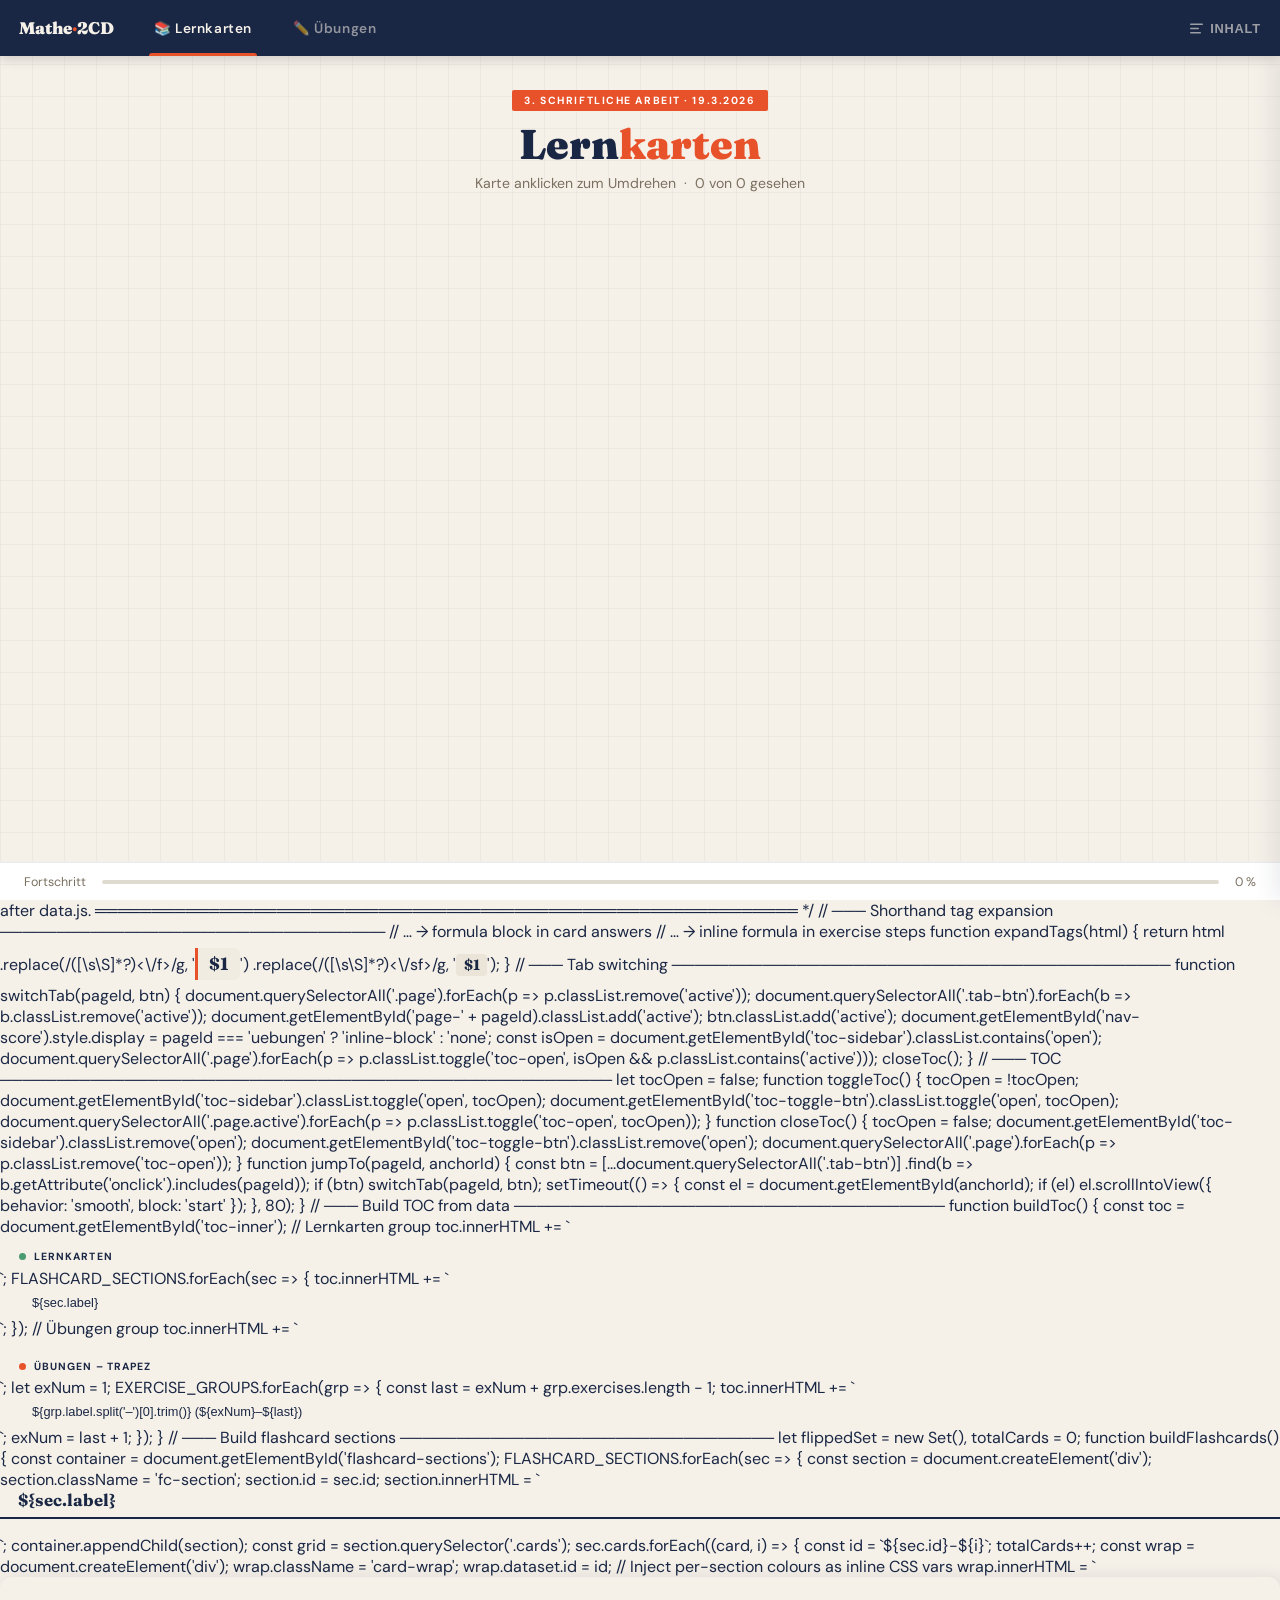
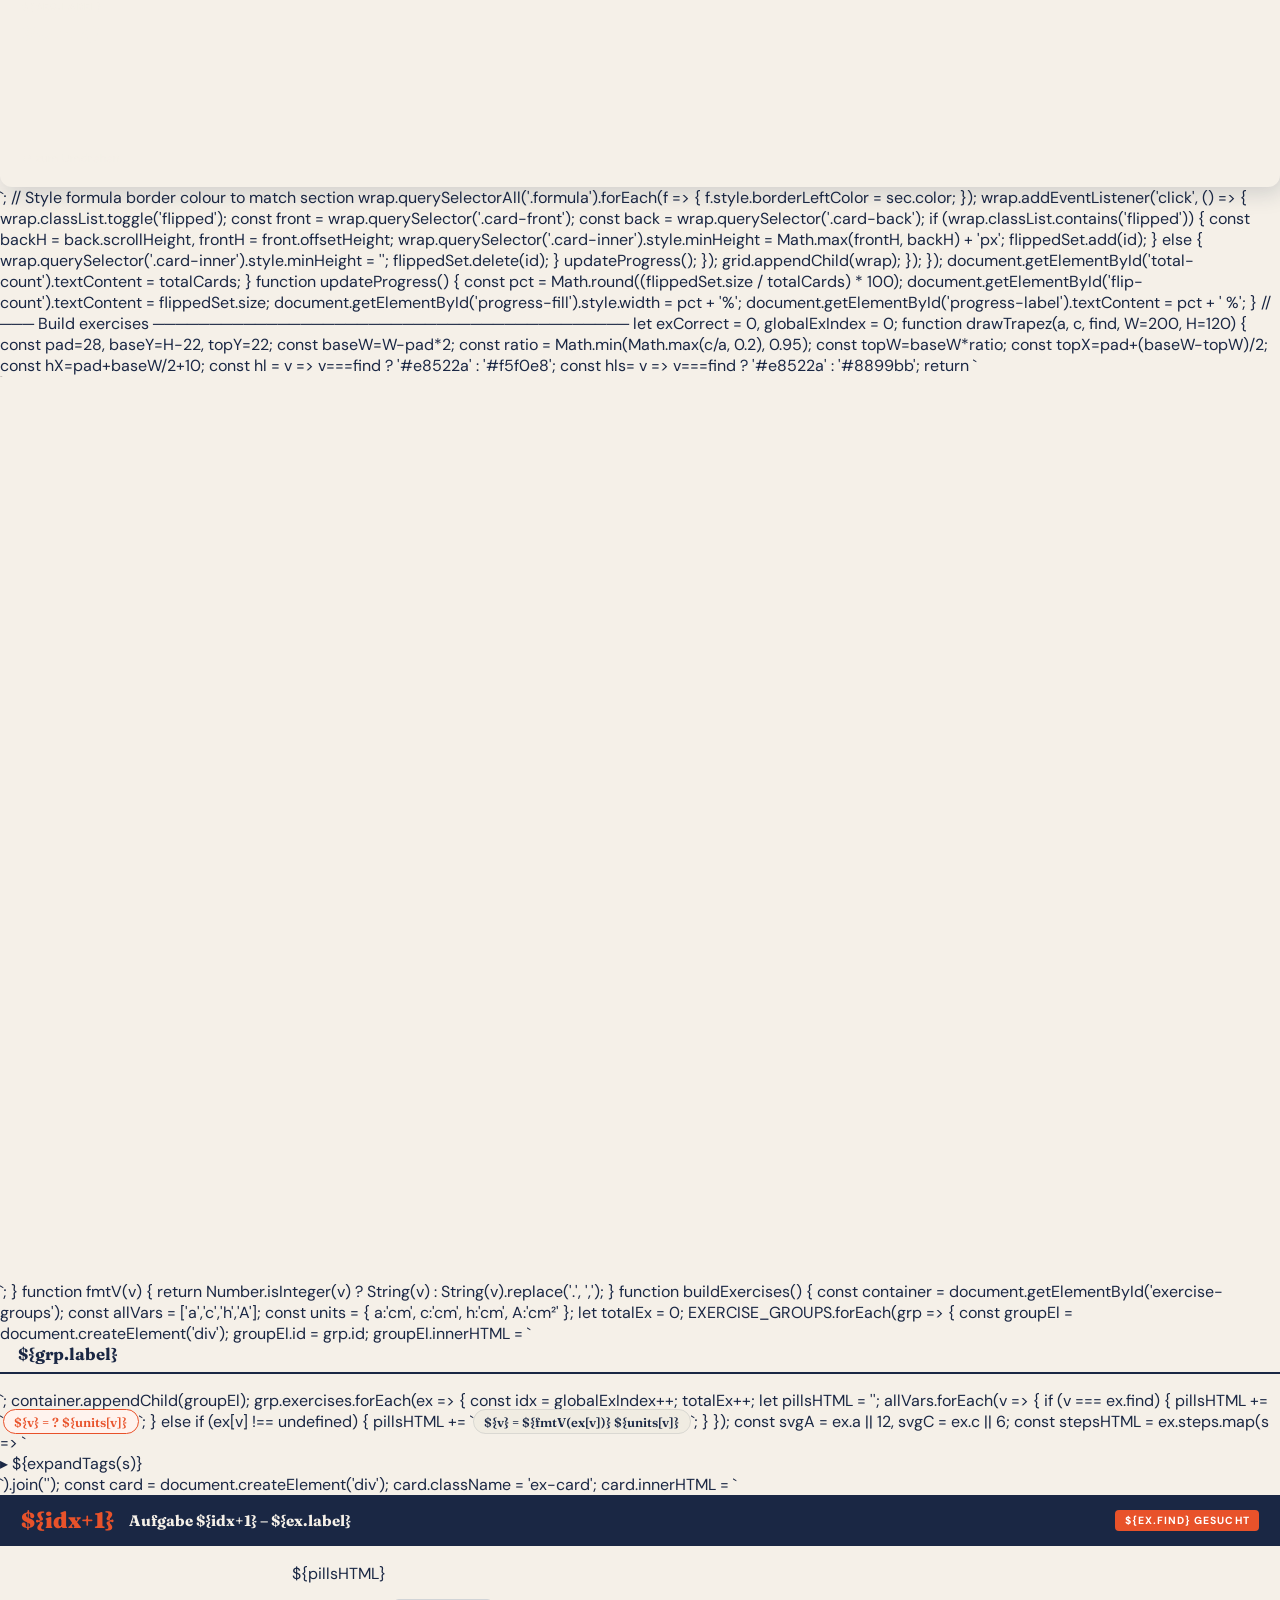
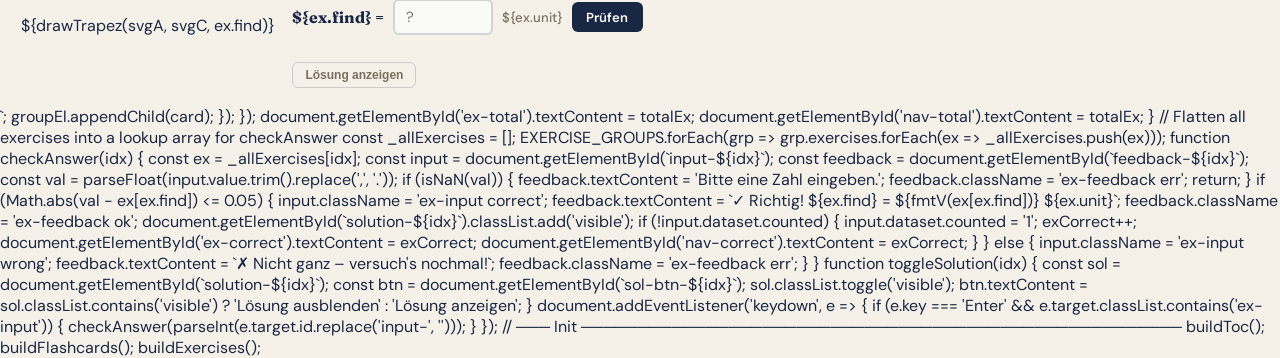
==== index.html @ 439c64bd "init: mathe lernkarten app" ====
<!DOCTYPE html>
<html lang="de">
<head>
<meta charset="UTF-8">
<meta name="viewport" content="width=device-width, initial-scale=1.0">
<title>Mathe Lernkarten – 2CD</title>
<link href="https://fonts.googleapis.com/css2?family=Fraunces:ital,wght@0,400;0,700;0,900;1,400&family=DM+Sans:wght@300;400;500;600&display=swap" rel="stylesheet">
<style>
/* ─── Reset & base ───────────────────────────────────────────── */
* { box-sizing: border-box; margin: 0; padding: 0; }

:root {
  --bg: #f5f0e8;
  --accent: #e8522a;
  --navy: #1a2744;
  --muted: #7a7060;
  --white: #ffffff;
  --nav-h: 56px;
  --toc-w: 230px;
}

html, body { height: 100%; }

body {
  font-family: 'DM Sans', sans-serif;
  background: var(--bg);
  color: var(--navy);
  overflow-x: hidden;
}

body::before {
  content: '';
  position: fixed; inset: 0;
  background-image:
    linear-gradient(rgba(26,39,68,0.035) 1px, transparent 1px),
    linear-gradient(90deg, rgba(26,39,68,0.035) 1px, transparent 1px);
  background-size: 32px 32px;
  pointer-events: none; z-index: 0;
}

/* ─── Top nav ────────────────────────────────────────────────── */
.topbar {
  position: fixed; top: 0; left: 0; right: 0;
  height: var(--nav-h);
  background: var(--navy);
  display: flex; align-items: center;
  z-index: 100;
  box-shadow: 0 2px 12px rgba(0,0,0,0.18);
}
.topbar-brand {
  font-family: 'Fraunces', serif;
  font-weight: 900; font-size: 1.05rem;
  color: var(--bg); padding: 0 1.2rem;
  white-space: nowrap; flex-shrink: 0;
}
.topbar-brand span { color: var(--accent); }

.tab-btn {
  height: var(--nav-h); padding: 0 1.3rem;
  border: none; background: none;
  color: rgba(245,240,232,0.55);
  font-family: 'DM Sans', sans-serif;
  font-size: 0.85rem; font-weight: 600;
  letter-spacing: 0.04em; cursor: pointer;
  position: relative; transition: color 0.15s;
  white-space: nowrap;
}
.tab-btn::after {
  content: '';
  position: absolute; bottom: 0; left: 1rem; right: 1rem;
  height: 3px; border-radius: 3px 3px 0 0;
  background: var(--accent);
  transform: scaleX(0); transition: transform 0.2s;
}
.tab-btn:hover { color: var(--bg); }
.tab-btn.active { color: var(--bg); }
.tab-btn.active::after { transform: scaleX(1); }

.toc-toggle {
  margin-left: auto; height: var(--nav-h);
  padding: 0 1.2rem; border: none; background: none;
  color: rgba(245,240,232,0.6);
  font-size: 0.8rem; font-weight: 600;
  letter-spacing: 0.06em; text-transform: uppercase;
  cursor: pointer; display: flex; align-items: center; gap: 0.4rem;
  transition: color 0.15s; flex-shrink: 0;
}
.toc-toggle:hover { color: var(--bg); }
.toc-toggle svg { transition: transform 0.25s; }
.toc-toggle.open svg { transform: rotate(180deg); }

.nav-score {
  background: rgba(255,255,255,0.1); border-radius: 20px;
  padding: 0.2rem 0.7rem; font-size: 0.75rem; font-weight: 700;
  color: var(--bg); margin-right: 0.5rem;
  white-space: nowrap; flex-shrink: 0;
}

/* ─── TOC sidebar ────────────────────────────────────────────── */
.toc-sidebar {
  position: fixed; top: var(--nav-h); right: 0;
  width: var(--toc-w);
  height: calc(100vh - var(--nav-h));
  background: var(--white);
  border-left: 2px solid rgba(26,39,68,0.08);
  overflow-y: auto;
  transform: translateX(100%);
  transition: transform 0.28s cubic-bezier(0.4,0,0.2,1);
  z-index: 90; padding: 1.2rem 0;
  box-shadow: -4px 0 24px rgba(26,39,68,0.10);
}
.toc-sidebar.open { transform: translateX(0); }

.toc-head {
  font-size: 0.62rem; font-weight: 700;
  letter-spacing: 0.14em; text-transform: uppercase;
  color: var(--muted); padding: 0 1.2rem 0.6rem;
  border-bottom: 1px solid rgba(26,39,68,0.08);
  margin-bottom: 0.6rem;
}
.toc-group-label {
  font-size: 0.65rem; font-weight: 700;
  letter-spacing: 0.1em; text-transform: uppercase;
  padding: 0.8rem 1.2rem 0.3rem;
  display: flex; align-items: center; gap: 0.5rem;
}
.toc-dot { width: 7px; height: 7px; border-radius: 50%; flex-shrink: 0; }
.toc-item {
  display: block; width: 100%;
  padding: 0.38rem 1.2rem 0.38rem 2rem;
  font-size: 0.8rem; color: var(--navy);
  background: none; border: none;
  text-align: left; cursor: pointer;
  transition: background 0.12s, color 0.12s; line-height: 1.3;
}
.toc-item:hover { background: #f0ece2; color: var(--accent); }

/* ─── Pages ──────────────────────────────────────────────────── */
.page {
  display: none;
  padding: calc(var(--nav-h) + 2rem) 1.5rem 5rem;
  min-height: 100vh;
  position: relative; z-index: 1;
  transition: margin-right 0.28s;
}
.page.active { display: block; }
.page.toc-open { margin-right: var(--toc-w); }

.page-inner { max-width: 1060px; margin: 0 auto; }

.page-header { text-align: center; margin-bottom: 2.5rem; }
.page-header .badge {
  display: inline-block; background: var(--accent); color: white;
  font-size: 0.65rem; font-weight: 700;
  letter-spacing: 0.15em; text-transform: uppercase;
  padding: 0.25rem 0.75rem; border-radius: 2px; margin-bottom: 0.7rem;
}
.page-header h2 {
  font-family: 'Fraunces', serif;
  font-size: clamp(1.6rem, 4vw, 2.6rem);
  font-weight: 900; line-height: 1.1;
}
.page-header h2 span { color: var(--accent); }
.page-header p { color: var(--muted); margin-top: 0.4rem; font-size: 0.88rem; }

/* ─── Flashcard sections ─────────────────────────────────────── */
.fc-section { margin-bottom: 2.8rem; }

.section-title {
  font-family: 'Fraunces', serif;
  font-size: 1.05rem; font-weight: 700;
  margin-bottom: 1rem; padding-bottom: 0.45rem;
  border-bottom: 2px solid var(--navy);
  display: flex; align-items: center; gap: 0.5rem;
}
.section-title .dot { width: 10px; height: 10px; border-radius: 50%; flex-shrink: 0; }

.cards {
  display: grid;
  grid-template-columns: repeat(auto-fill, minmax(270px, 1fr));
  gap: 1.2rem;
}

/* flip card */
.card-wrap { min-height: 210px; perspective: 1200px; cursor: pointer; }
.card-inner {
  width: 100%; min-height: 210px; position: relative;
  transform-style: preserve-3d;
  transition: transform 0.5s cubic-bezier(0.4,0,0.2,1);
}
.card-wrap.flipped .card-inner { transform: rotateY(180deg); }

.card-front, .card-back {
  width: 100%; border-radius: 12px;
  backface-visibility: hidden; -webkit-backface-visibility: hidden;
  padding: 1.4rem; display: flex; flex-direction: column; justify-content: center;
}
.card-front {
  position: relative; min-height: 210px;
  color: var(--bg); box-shadow: 4px 6px 22px rgba(26,39,68,0.17);
}
.card-back {
  position: absolute; top: 0; left: 0; right: 0; min-height: 100%;
  background: var(--white); color: var(--navy);
  transform: rotateY(180deg);
  box-shadow: 4px 6px 22px rgba(26,39,68,0.1);
  border: 2px solid rgba(26,39,68,0.07);
  overflow-y: auto; justify-content: flex-start;
}

.card-tag {
  font-size: 0.6rem; font-weight: 700;
  letter-spacing: 0.12em; text-transform: uppercase;
  opacity: 0.5; margin-bottom: 0.55rem;
}
.card-question {
  font-family: 'Fraunces', serif;
  font-size: 1.05rem; font-weight: 700; line-height: 1.35;
}
.card-hint { margin-top: auto; font-size: 0.7rem; opacity: 0.35; letter-spacing: 0.06em; }

.card-answer-label {
  font-size: 0.6rem; font-weight: 700;
  letter-spacing: 0.12em; text-transform: uppercase;
  margin-bottom: 0.45rem;
}
.card-answer { font-size: 0.88rem; line-height: 1.55; }
.card-answer strong {
  display: block; font-family: 'Fraunces', serif;
  font-size: 1rem; font-weight: 700; margin-bottom: 0.25rem;
}

/* formula block (rendered from <f>…</f> shorthand) */
.formula {
  font-family: 'Fraunces', serif; font-size: 1.1rem; font-weight: 700;
  background: #f0ece2;
  padding: 0.35rem 0.7rem; margin: 0.35rem 0;
  border-radius: 0 6px 6px 0; display: inline-block;
  border-left: 3px solid var(--accent); /* overridden per-section below */
}

/* progress strip */
.progress-strip {
  position: fixed; bottom: 0; left: 0; right: 0; z-index: 80;
  background: var(--white); border-top: 1px solid rgba(26,39,68,0.09);
  padding: 0.65rem 1.5rem;
  display: flex; align-items: center; gap: 1rem;
  font-size: 0.78rem; color: var(--muted);
}
.progress-track {
  flex: 1; height: 4px; background: #e0dbd0;
  border-radius: 2px; overflow: hidden;
}
.progress-fill {
  height: 100%; background: var(--accent); border-radius: 2px;
  transition: width 0.35s ease;
}

/* ─── Exercises ──────────────────────────────────────────────── */
.ex-score-bar {
  display: flex; align-items: center; gap: 1rem;
  margin-bottom: 1.5rem; font-size: 0.85rem; color: var(--muted);
}
.ex-score-val {
  font-family: 'Fraunces', serif;
  font-size: 1.5rem; font-weight: 900; color: var(--navy);
}

.ex-card {
  background: var(--white); border-radius: 14px;
  box-shadow: 4px 6px 22px rgba(26,39,68,0.09);
  border: 2px solid rgba(26,39,68,0.06);
  overflow: hidden; margin-bottom: 1.4rem;
}
.ex-header {
  background: var(--navy); color: var(--bg);
  padding: 0.9rem 1.3rem; display: flex; align-items: center; gap: 0.9rem;
}
.ex-num {
  font-family: 'Fraunces', serif;
  font-size: 1.4rem; font-weight: 900; color: var(--accent);
  line-height: 1; min-width: 1.8rem;
}
.ex-title { font-family: 'Fraunces', serif; font-size: 0.95rem; font-weight: 700; }
.ex-find {
  margin-left: auto; background: var(--accent); color: white;
  font-size: 0.65rem; font-weight: 700;
  letter-spacing: 0.1em; text-transform: uppercase;
  padding: 0.25rem 0.6rem; border-radius: 4px; white-space: nowrap;
}

.ex-body {
  padding: 1.1rem 1.3rem;
  display: grid; grid-template-columns: auto 1fr;
  gap: 1.1rem; align-items: center;
}
.ex-diagram svg { display: block; }

.ex-givens { display: flex; flex-wrap: wrap; gap: 0.45rem; margin-bottom: 0.9rem; }
.ex-given-pill {
  background: #f0ece2; border: 1.5px solid rgba(26,39,68,0.1);
  border-radius: 20px; padding: 0.22rem 0.65rem;
  font-size: 0.8rem; font-weight: 600; font-family: 'Fraunces', serif;
}
.ex-given-pill.unknown { background: #fff3ee; border-color: var(--accent); color: var(--accent); }

.ex-input-row { display: flex; align-items: center; gap: 0.55rem; flex-wrap: wrap; }
.ex-input-label { font-family: 'Fraunces', serif; font-size: 1rem; font-weight: 700; white-space: nowrap; }
.ex-input {
  width: 100px; padding: 0.4rem 0.65rem;
  border: 2px solid rgba(26,39,68,0.18); border-radius: 6px;
  font-family: 'DM Sans', sans-serif; font-size: 0.92rem;
  background: #fafaf7; outline: none; transition: border-color 0.15s;
}
.ex-input:focus { border-color: var(--accent); }
.ex-input.correct { border-color: #4a9b6f; background: #f0faf4; }
.ex-input.wrong   { border-color: var(--accent); background: #fff5f2; }
.ex-unit { font-size: 0.82rem; color: var(--muted); font-weight: 500; }
.ex-check-btn {
  padding: 0.4rem 0.9rem; background: var(--navy); color: white;
  border: none; border-radius: 6px; font-family: 'DM Sans', sans-serif;
  font-size: 0.82rem; font-weight: 600; cursor: pointer; transition: background 0.15s;
}
.ex-check-btn:hover { background: var(--accent); }

.ex-feedback { font-size: 0.8rem; font-weight: 600; margin-top: 0.45rem; min-height: 1.1em; }
.ex-feedback.ok  { color: #4a9b6f; }
.ex-feedback.err { color: var(--accent); }

.ex-show-solution {
  background: none; border: 1.5px solid rgba(26,39,68,0.18); border-radius: 6px;
  padding: 0.3rem 0.75rem; font-size: 0.75rem; font-weight: 600; color: var(--muted);
  cursor: pointer; margin-top: 0.35rem; transition: all 0.15s;
}
.ex-show-solution:hover { border-color: var(--navy); color: var(--navy); }

.ex-solution {
  display: none; background: #f8f5ee;
  border-top: 2px dashed rgba(26,39,68,0.1);
  padding: 0.9rem 1.3rem;
}
.ex-solution.visible { display: block; }
.ex-solution-title {
  font-size: 0.62rem; font-weight: 700;
  letter-spacing: 0.12em; text-transform: uppercase;
  color: #4a9b6f; margin-bottom: 0.45rem;
}
.ex-steps { font-size: 0.83rem; line-height: 1.8; }

/* step formula (rendered from <sf>…</sf> shorthand) */
.step-formula {
  font-family: 'Fraunces', serif; font-size: 0.92rem; font-weight: 700;
  background: #eae5d8; padding: 0.12rem 0.45rem;
  border-radius: 4px; display: inline-block;
}

/* ─── Responsive ─────────────────────────────────────────────── */
@media (max-width: 640px) {
  .cards { grid-template-columns: 1fr; }
  .ex-body { grid-template-columns: 1fr; }
  .topbar-brand { font-size: 0.9rem; padding: 0 0.8rem; }
  .tab-btn { padding: 0 0.75rem; font-size: 0.78rem; }
}
</style>
</head>
<body>

<!-- ═══ NAV ════════════════════════════════════════════════════ -->
<nav class="topbar">
  <div class="topbar-brand">Mathe<span>·</span>2CD</div>
  <button class="tab-btn active" onclick="switchTab('lernkarten', this)">📚 Lernkarten</button>
  <button class="tab-btn"        onclick="switchTab('uebungen',   this)">✏️ Übungen</button>
  <div class="nav-score" id="nav-score" style="display:none">
    <span id="nav-correct">0</span>/<span id="nav-total">0</span> ✓
  </div>
  <button class="toc-toggle" id="toc-toggle-btn" onclick="toggleToc()">
    <svg width="15" height="15" viewBox="0 0 15 15" fill="none">
      <rect x="1" y="2.5"  width="13" height="1.5" rx=".75" fill="currentColor"/>
      <rect x="1" y="6.75" width="9"  height="1.5" rx=".75" fill="currentColor"/>
      <rect x="1" y="11"   width="11" height="1.5" rx=".75" fill="currentColor"/>
    </svg>
    Inhalt
  </button>
</nav>

<!-- ═══ TOC ════════════════════════════════════════════════════ -->
<aside class="toc-sidebar" id="toc-sidebar">
  <div class="toc-head">Inhaltsverzeichnis</div>
  <div id="toc-inner"></div>
</aside>

<!-- ═══ LERNKARTEN PAGE ════════════════════════════════════════ -->
<div class="page active" id="page-lernkarten">
  <div class="page-inner">
    <div class="page-header">
      <div class="badge">3. Schriftliche Arbeit · 19.3.2026</div>
      <h2>Lern<span>karten</span></h2>
      <p>Karte anklicken zum Umdrehen &nbsp;·&nbsp;
         <span id="flip-count">0</span> von <span id="total-count">0</span> gesehen</p>
    </div>
    <div id="flashcard-sections"></div>
  </div>
  <div class="progress-strip">
    <span>Fortschritt</span>
    <div class="progress-track"><div class="progress-fill" id="progress-fill" style="width:0%"></div></div>
    <span id="progress-label">0 %</span>
  </div>
</div>

<!-- ═══ ÜBUNGEN PAGE ═══════════════════════════════════════════ -->
<div class="page" id="page-uebungen">
  <div class="page-inner">
    <div class="page-header">
      <div class="badge">Übungsaufgaben</div>
      <h2>Trapez – <span>Aufgaben</span></h2>
      <p>A = (a + c) / 2 · h &nbsp;·&nbsp; Finde die gesuchte Größe</p>
    </div>
    <div class="ex-score-bar">
      Richtig beantwortet:
      <span class="ex-score-val">
        <span id="ex-correct">0</span> / <span id="ex-total">0</span>
      </span>
    </div>
    <div id="exercise-groups"></div>
  </div>
</div>

<!-- data.js must be loaded before app.js -->
<script src="data.js"></script>
<script>
/* ══════════════════════════════════════════════════════════════
   app.js — inlined for single-file convenience.
   If you prefer a separate file, move everything below into
   app.js and add <script src="app.js"></script> after data.js.
   ══════════════════════════════════════════════════════════════ */

// ─── Shorthand tag expansion ──────────────────────────────────
// <f>…</f>  → formula block in card answers
// <sf>…</sf> → inline formula in exercise steps
function expandTags(html) {
  return html
    .replace(/<f>([\s\S]*?)<\/f>/g,  '<span class="formula">$1</span>')
    .replace(/<sf>([\s\S]*?)<\/sf>/g, '<span class="step-formula">$1</span>');
}

// ─── Tab switching ────────────────────────────────────────────
function switchTab(pageId, btn) {
  document.querySelectorAll('.page').forEach(p => p.classList.remove('active'));
  document.querySelectorAll('.tab-btn').forEach(b => b.classList.remove('active'));
  document.getElementById('page-' + pageId).classList.add('active');
  btn.classList.add('active');
  document.getElementById('nav-score').style.display =
    pageId === 'uebungen' ? 'inline-block' : 'none';
  const isOpen = document.getElementById('toc-sidebar').classList.contains('open');
  document.querySelectorAll('.page').forEach(p =>
    p.classList.toggle('toc-open', isOpen && p.classList.contains('active')));
  closeToc();
}

// ─── TOC ──────────────────────────────────────────────────────
let tocOpen = false;
function toggleToc() {
  tocOpen = !tocOpen;
  document.getElementById('toc-sidebar').classList.toggle('open', tocOpen);
  document.getElementById('toc-toggle-btn').classList.toggle('open', tocOpen);
  document.querySelectorAll('.page.active').forEach(p =>
    p.classList.toggle('toc-open', tocOpen));
}
function closeToc() {
  tocOpen = false;
  document.getElementById('toc-sidebar').classList.remove('open');
  document.getElementById('toc-toggle-btn').classList.remove('open');
  document.querySelectorAll('.page').forEach(p => p.classList.remove('toc-open'));
}
function jumpTo(pageId, anchorId) {
  const btn = [...document.querySelectorAll('.tab-btn')]
    .find(b => b.getAttribute('onclick').includes(pageId));
  if (btn) switchTab(pageId, btn);
  setTimeout(() => {
    const el = document.getElementById(anchorId);
    if (el) el.scrollIntoView({ behavior: 'smooth', block: 'start' });
  }, 80);
}

// ─── Build TOC from data ──────────────────────────────────────
function buildToc() {
  const toc = document.getElementById('toc-inner');

  // Lernkarten group
  toc.innerHTML += `<div class="toc-group-label">
    <div class="toc-dot" style="background:#4a9b6f"></div>Lernkarten</div>`;
  FLASHCARD_SECTIONS.forEach(sec => {
    toc.innerHTML += `<button class="toc-item"
      onclick="jumpTo('lernkarten','${sec.id}')">${sec.label}</button>`;
  });

  // Übungen group
  toc.innerHTML += `<div class="toc-group-label" style="margin-top:.5rem">
    <div class="toc-dot" style="background:#e8522a"></div>Übungen – Trapez</div>`;
  let exNum = 1;
  EXERCISE_GROUPS.forEach(grp => {
    const last = exNum + grp.exercises.length - 1;
    toc.innerHTML += `<button class="toc-item"
      onclick="jumpTo('uebungen','${grp.id}')">${grp.label.split('–')[0].trim()} (${exNum}–${last})</button>`;
    exNum = last + 1;
  });
}

// ─── Build flashcard sections ─────────────────────────────────
let flippedSet = new Set(), totalCards = 0;

function buildFlashcards() {
  const container = document.getElementById('flashcard-sections');

  FLASHCARD_SECTIONS.forEach(sec => {
    const section = document.createElement('div');
    section.className = 'fc-section';
    section.id = sec.id;
    section.innerHTML = `
      <div class="section-title">
        <div class="dot" style="background:${sec.color}"></div>${sec.label}
      </div>
      <div class="cards" id="cards-${sec.id}"></div>`;
    container.appendChild(section);

    const grid = section.querySelector('.cards');

    sec.cards.forEach((card, i) => {
      const id = `${sec.id}-${i}`;
      totalCards++;
      const wrap = document.createElement('div');
      wrap.className = 'card-wrap';
      wrap.dataset.id = id;

      // Inject per-section colours as inline CSS vars
      wrap.innerHTML = `
        <div class="card-inner">
          <div class="card-front" style="background:${sec.cardColor}">
            <div class="card-tag">${sec.label}</div>
            <div class="card-question">${card.q}</div>
            <div class="card-hint">↩ zum Umdrehen</div>
          </div>
          <div class="card-back">
            <div class="card-answer-label" style="color:${sec.color}">Antwort</div>
            <div class="card-answer">${expandTags(card.a)}</div>
          </div>
        </div>`;

      // Style formula border colour to match section
      wrap.querySelectorAll('.formula').forEach(f => {
        f.style.borderLeftColor = sec.color;
      });

      wrap.addEventListener('click', () => {
        wrap.classList.toggle('flipped');
        const front = wrap.querySelector('.card-front');
        const back  = wrap.querySelector('.card-back');
        if (wrap.classList.contains('flipped')) {
          const backH = back.scrollHeight, frontH = front.offsetHeight;
          wrap.querySelector('.card-inner').style.minHeight =
            Math.max(frontH, backH) + 'px';
          flippedSet.add(id);
        } else {
          wrap.querySelector('.card-inner').style.minHeight = '';
          flippedSet.delete(id);
        }
        updateProgress();
      });

      grid.appendChild(wrap);
    });
  });

  document.getElementById('total-count').textContent = totalCards;
}

function updateProgress() {
  const pct = Math.round((flippedSet.size / totalCards) * 100);
  document.getElementById('flip-count').textContent = flippedSet.size;
  document.getElementById('progress-fill').style.width = pct + '%';
  document.getElementById('progress-label').textContent = pct + ' %';
}

// ─── Build exercises ──────────────────────────────────────────
let exCorrect = 0, globalExIndex = 0;

function drawTrapez(a, c, find, W=200, H=120) {
  const pad=28, baseY=H-22, topY=22;
  const baseW=W-pad*2;
  const ratio = Math.min(Math.max(c/a, 0.2), 0.95);
  const topW=baseW*ratio;
  const topX=pad+(baseW-topW)/2;
  const hX=pad+baseW/2+10;
  const hl = v => v===find ? '#e8522a' : '#f5f0e8';
  const hls= v => v===find ? '#e8522a' : '#8899bb';
  return `<svg width="${W}" height="${H}" viewBox="0 0 ${W} ${H}" xmlns="http://www.w3.org/2000/svg">
    <polygon points="${pad},${baseY} ${pad+baseW},${baseY} ${topX+topW},${topY} ${topX},${topY}"
      fill="rgba(74,155,111,0.08)" stroke="#4a9b6f" stroke-width="2" stroke-linejoin="round"/>
    <line x1="${hX}" y1="${baseY}" x2="${hX}" y2="${topY}"
      stroke="${hls('h')}" stroke-width="1.5" stroke-dasharray="4,3"/>
    <line x1="${hX-4}" y1="${baseY}" x2="${hX+4}" y2="${baseY}" stroke="${hls('h')}" stroke-width="1.5"/>
    <line x1="${hX-4}" y1="${topY}"  x2="${hX+4}" y2="${topY}"  stroke="${hls('h')}" stroke-width="1.5"/>
    <text x="${pad+baseW/2}" y="${baseY+16}" text-anchor="middle"
      font-family="Fraunces,serif" font-size="13" font-weight="700" fill="${hl('a')}">a</text>
    <text x="${topX+topW/2}" y="${topY-7}" text-anchor="middle"
      font-family="Fraunces,serif" font-size="13" font-weight="700" fill="${hl('c')}">c</text>
    <text x="${hX+10}" y="${(baseY+topY)/2+5}" text-anchor="start"
      font-family="Fraunces,serif" font-size="13" font-weight="700" fill="${hl('h')}">h</text>
  </svg>`;
}

function fmtV(v) { return Number.isInteger(v) ? String(v) : String(v).replace('.', ','); }

function buildExercises() {
  const container = document.getElementById('exercise-groups');
  const allVars = ['a','c','h','A'];
  const units   = { a:'cm', c:'cm', h:'cm', A:'cm²' };
  let totalEx = 0;

  EXERCISE_GROUPS.forEach(grp => {
    const groupEl = document.createElement('div');
    groupEl.id = grp.id;
    groupEl.innerHTML = `<div class="section-title" style="margin-bottom:1rem">
      <div class="dot" style="background:${grp.color}"></div>${grp.label}</div>`;
    container.appendChild(groupEl);

    grp.exercises.forEach(ex => {
      const idx = globalExIndex++;
      totalEx++;

      let pillsHTML = '';
      allVars.forEach(v => {
        if (v === ex.find) {
          pillsHTML += `<span class="ex-given-pill unknown">${v} = ? ${units[v]}</span>`;
        } else if (ex[v] !== undefined) {
          pillsHTML += `<span class="ex-given-pill">${v} = ${fmtV(ex[v])} ${units[v]}</span>`;
        }
      });

      const svgA = ex.a || 12, svgC = ex.c || 6;
      const stepsHTML = ex.steps.map(s => `<div>▸ ${expandTags(s)}</div>`).join('');

      const card = document.createElement('div');
      card.className = 'ex-card';
      card.innerHTML = `
        <div class="ex-header">
          <div class="ex-num">${idx+1}</div>
          <div class="ex-title">Aufgabe ${idx+1} – ${ex.label}</div>
          <div class="ex-find">${ex.find} gesucht</div>
        </div>
        <div class="ex-body">
          <div class="ex-diagram">${drawTrapez(svgA, svgC, ex.find)}</div>
          <div>
            <div class="ex-givens">${pillsHTML}</div>
            <div class="ex-input-row">
              <span class="ex-input-label">${ex.find} =</span>
              <input class="ex-input" type="text" inputmode="decimal"
                placeholder="?" id="input-${idx}">
              <span class="ex-unit">${ex.unit}</span>
              <button class="ex-check-btn" onclick="checkAnswer(${idx})">Prüfen</button>
            </div>
            <div class="ex-feedback" id="feedback-${idx}"></div>
            <button class="ex-show-solution" id="sol-btn-${idx}"
              onclick="toggleSolution(${idx})">Lösung anzeigen</button>
          </div>
        </div>
        <div class="ex-solution" id="solution-${idx}">
          <div class="ex-solution-title">Lösungsweg</div>
          <div class="ex-steps">${stepsHTML}</div>
        </div>`;

      groupEl.appendChild(card);
    });
  });

  document.getElementById('ex-total').textContent  = totalEx;
  document.getElementById('nav-total').textContent = totalEx;
}

// Flatten all exercises into a lookup array for checkAnswer
const _allExercises = [];
EXERCISE_GROUPS.forEach(grp => grp.exercises.forEach(ex => _allExercises.push(ex)));

function checkAnswer(idx) {
  const ex = _allExercises[idx];
  const input    = document.getElementById(`input-${idx}`);
  const feedback = document.getElementById(`feedback-${idx}`);
  const val = parseFloat(input.value.trim().replace(',', '.'));

  if (isNaN(val)) {
    feedback.textContent = 'Bitte eine Zahl eingeben.';
    feedback.className = 'ex-feedback err';
    return;
  }
  if (Math.abs(val - ex[ex.find]) <= 0.05) {
    input.className = 'ex-input correct';
    feedback.textContent = `✓ Richtig! ${ex.find} = ${fmtV(ex[ex.find])} ${ex.unit}`;
    feedback.className = 'ex-feedback ok';
    document.getElementById(`solution-${idx}`).classList.add('visible');
    if (!input.dataset.counted) {
      input.dataset.counted = '1';
      exCorrect++;
      document.getElementById('ex-correct').textContent  = exCorrect;
      document.getElementById('nav-correct').textContent = exCorrect;
    }
  } else {
    input.className = 'ex-input wrong';
    feedback.textContent = `✗ Nicht ganz – versuch's nochmal!`;
    feedback.className = 'ex-feedback err';
  }
}

function toggleSolution(idx) {
  const sol = document.getElementById(`solution-${idx}`);
  const btn = document.getElementById(`sol-btn-${idx}`);
  sol.classList.toggle('visible');
  btn.textContent = sol.classList.contains('visible') ? 'Lösung ausblenden' : 'Lösung anzeigen';
}

document.addEventListener('keydown', e => {
  if (e.key === 'Enter' && e.target.classList.contains('ex-input')) {
    checkAnswer(parseInt(e.target.id.replace('input-', '')));
  }
});

// ─── Init ─────────────────────────────────────────────────────
buildToc();
buildFlashcards();
buildExercises();
</script>
</body>
</html>
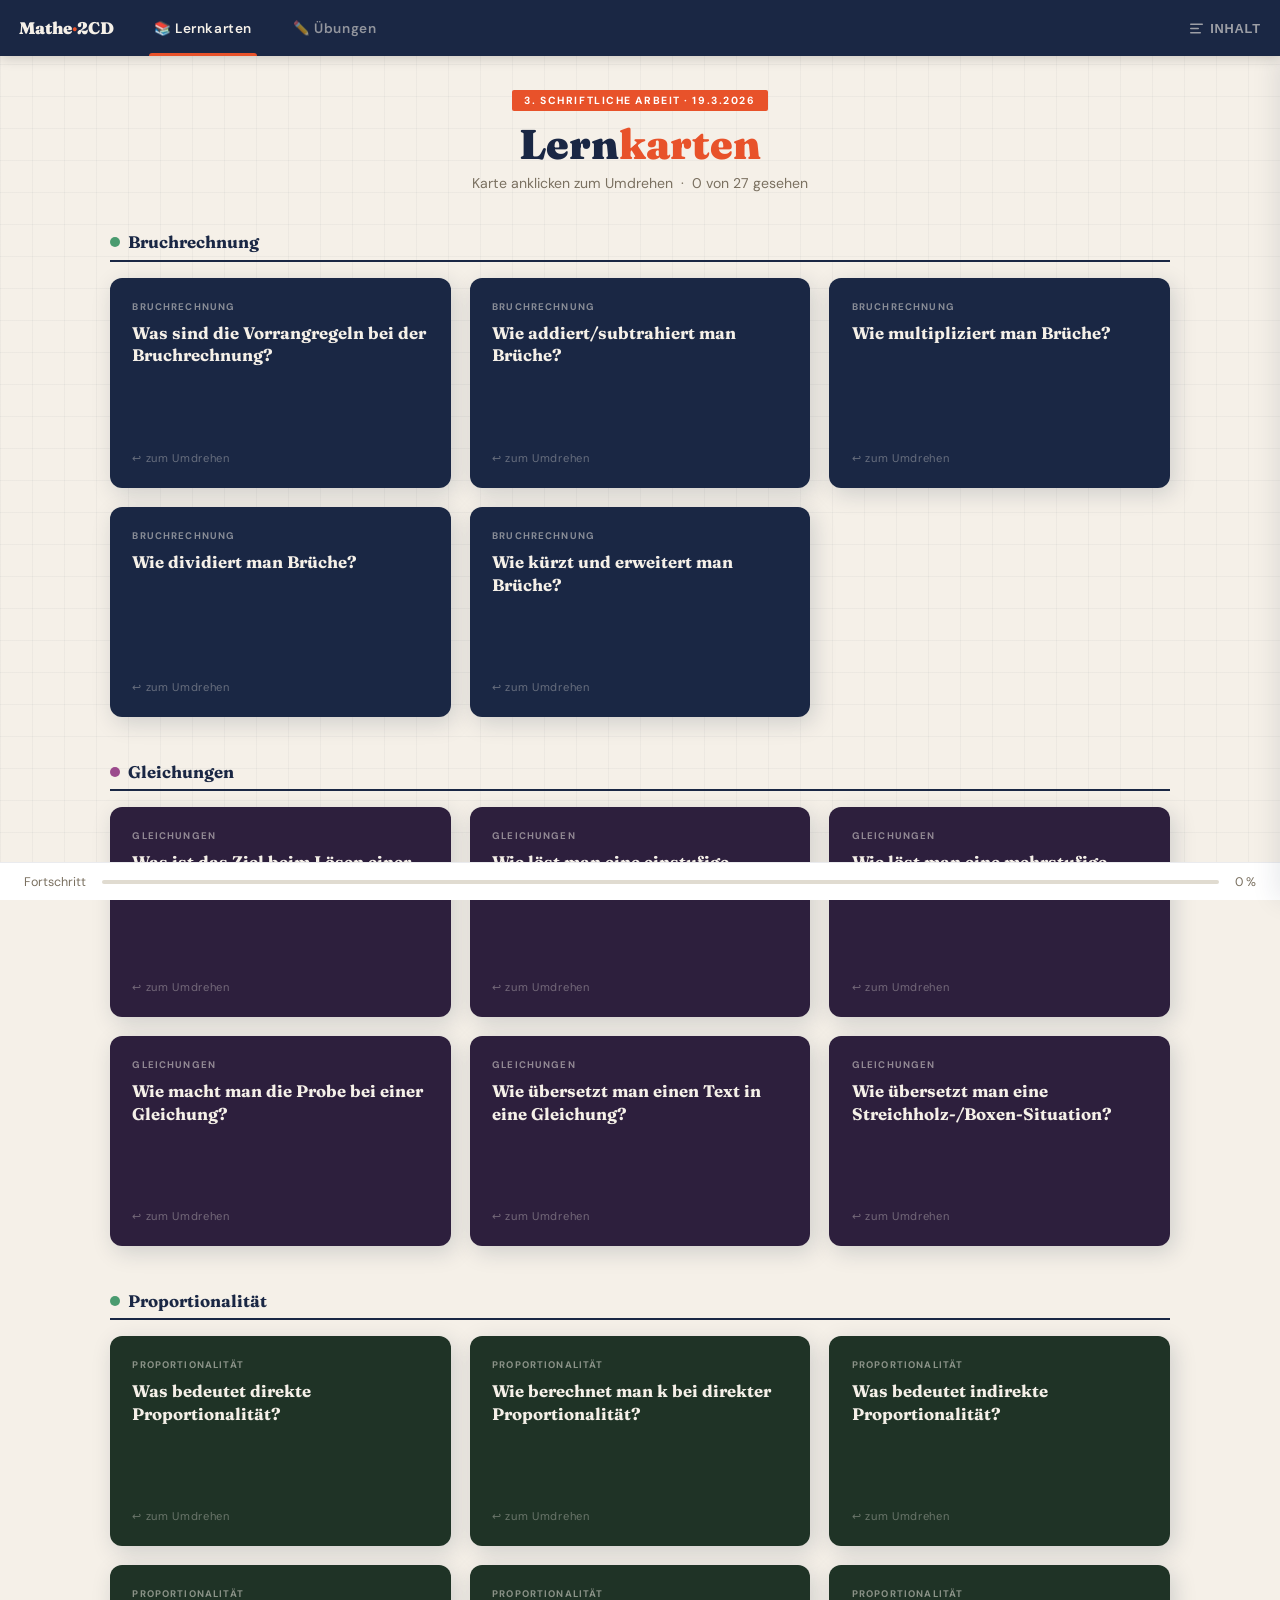
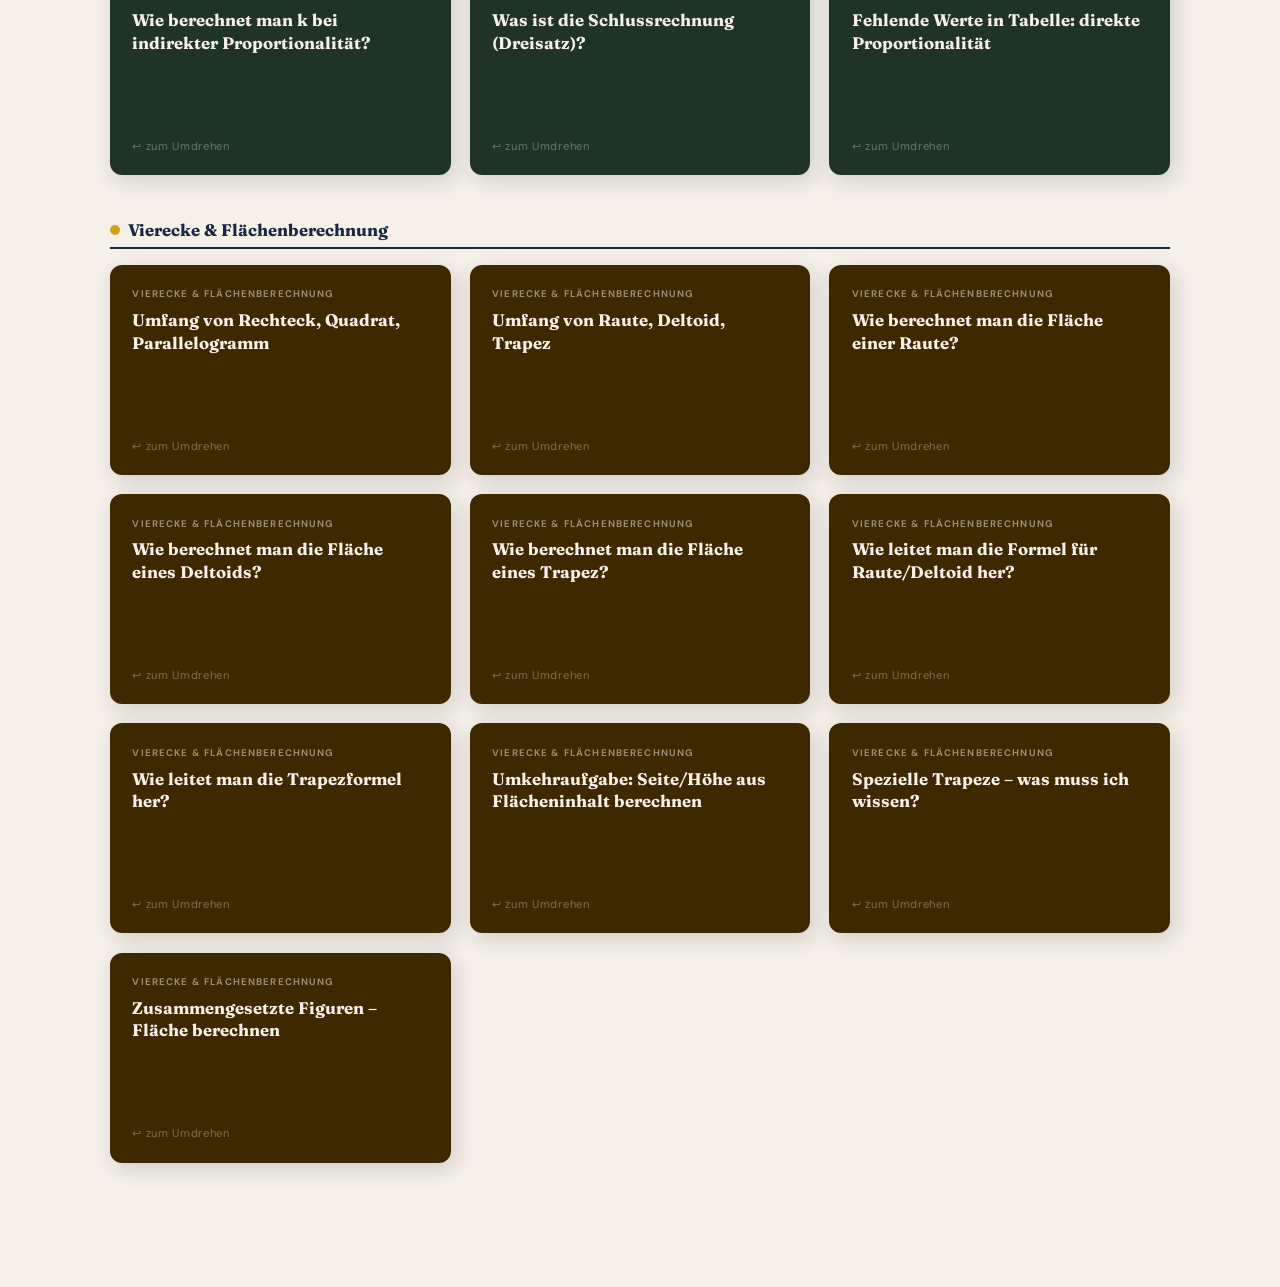
==== commit f6e116e9: "fix: remove </script> from inline comment that broke HTML parsing" ====
--- a/index.html
+++ b/index.html
@@ -431,7 +431,7 @@
 /* ══════════════════════════════════════════════════════════════
    app.js — inlined for single-file convenience.
    If you prefer a separate file, move everything below into
-   app.js and add <script src="app.js"></script> after data.js.
+   app.js and add a script tag for app.js after data.js.
    ══════════════════════════════════════════════════════════════ */
 
 // ─── Shorthand tag expansion ──────────────────────────────────
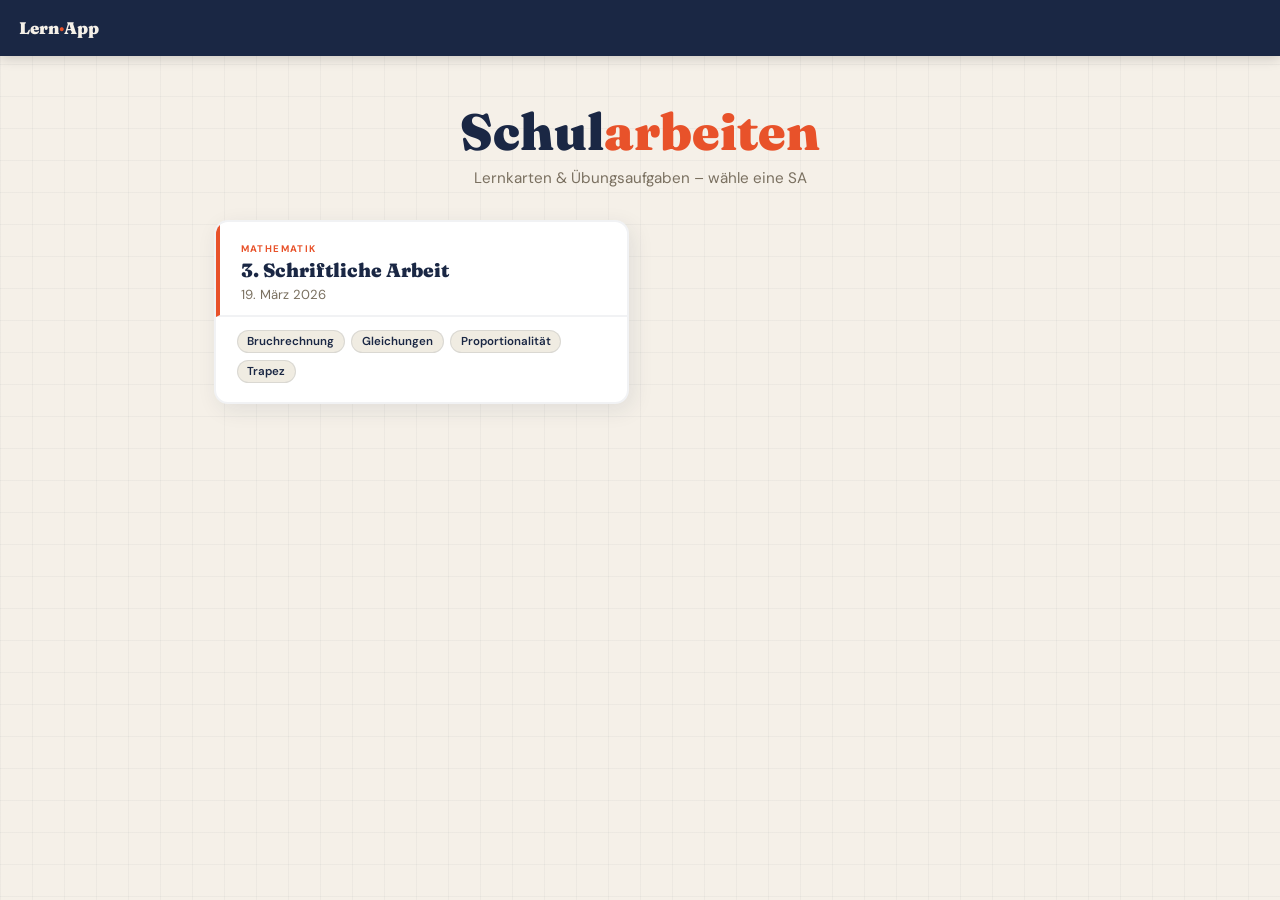
==== commit 37059ce6: "refactor: multi-SA architecture with dynamic data loading" ====
--- a/index.html
+++ b/index.html
@@ -3,730 +3,62 @@
 <head>
 <meta charset="UTF-8">
 <meta name="viewport" content="width=device-width, initial-scale=1.0">
-<title>Mathe Lernkarten – 2CD</title>
+<title>Schularbeiten – Lernkarten & Übungen</title>
 <link href="https://fonts.googleapis.com/css2?family=Fraunces:ital,wght@0,400;0,700;0,900;1,400&family=DM+Sans:wght@300;400;500;600&display=swap" rel="stylesheet">
-<style>
-/* ─── Reset & base ───────────────────────────────────────────── */
-* { box-sizing: border-box; margin: 0; padding: 0; }
-
-:root {
-  --bg: #f5f0e8;
-  --accent: #e8522a;
-  --navy: #1a2744;
-  --muted: #7a7060;
-  --white: #ffffff;
-  --nav-h: 56px;
-  --toc-w: 230px;
-}
-
-html, body { height: 100%; }
-
-body {
-  font-family: 'DM Sans', sans-serif;
-  background: var(--bg);
-  color: var(--navy);
-  overflow-x: hidden;
-}
-
-body::before {
-  content: '';
-  position: fixed; inset: 0;
-  background-image:
-    linear-gradient(rgba(26,39,68,0.035) 1px, transparent 1px),
-    linear-gradient(90deg, rgba(26,39,68,0.035) 1px, transparent 1px);
-  background-size: 32px 32px;
-  pointer-events: none; z-index: 0;
-}
-
-/* ─── Top nav ────────────────────────────────────────────────── */
-.topbar {
-  position: fixed; top: 0; left: 0; right: 0;
-  height: var(--nav-h);
-  background: var(--navy);
-  display: flex; align-items: center;
-  z-index: 100;
-  box-shadow: 0 2px 12px rgba(0,0,0,0.18);
-}
-.topbar-brand {
-  font-family: 'Fraunces', serif;
-  font-weight: 900; font-size: 1.05rem;
-  color: var(--bg); padding: 0 1.2rem;
-  white-space: nowrap; flex-shrink: 0;
-}
-.topbar-brand span { color: var(--accent); }
-
-.tab-btn {
-  height: var(--nav-h); padding: 0 1.3rem;
-  border: none; background: none;
-  color: rgba(245,240,232,0.55);
-  font-family: 'DM Sans', sans-serif;
-  font-size: 0.85rem; font-weight: 600;
-  letter-spacing: 0.04em; cursor: pointer;
-  position: relative; transition: color 0.15s;
-  white-space: nowrap;
-}
-.tab-btn::after {
-  content: '';
-  position: absolute; bottom: 0; left: 1rem; right: 1rem;
-  height: 3px; border-radius: 3px 3px 0 0;
-  background: var(--accent);
-  transform: scaleX(0); transition: transform 0.2s;
-}
-.tab-btn:hover { color: var(--bg); }
-.tab-btn.active { color: var(--bg); }
-.tab-btn.active::after { transform: scaleX(1); }
-
-.toc-toggle {
-  margin-left: auto; height: var(--nav-h);
-  padding: 0 1.2rem; border: none; background: none;
-  color: rgba(245,240,232,0.6);
-  font-size: 0.8rem; font-weight: 600;
-  letter-spacing: 0.06em; text-transform: uppercase;
-  cursor: pointer; display: flex; align-items: center; gap: 0.4rem;
-  transition: color 0.15s; flex-shrink: 0;
-}
-.toc-toggle:hover { color: var(--bg); }
-.toc-toggle svg { transition: transform 0.25s; }
-.toc-toggle.open svg { transform: rotate(180deg); }
-
-.nav-score {
-  background: rgba(255,255,255,0.1); border-radius: 20px;
-  padding: 0.2rem 0.7rem; font-size: 0.75rem; font-weight: 700;
-  color: var(--bg); margin-right: 0.5rem;
-  white-space: nowrap; flex-shrink: 0;
-}
-
-/* ─── TOC sidebar ────────────────────────────────────────────── */
-.toc-sidebar {
-  position: fixed; top: var(--nav-h); right: 0;
-  width: var(--toc-w);
-  height: calc(100vh - var(--nav-h));
-  background: var(--white);
-  border-left: 2px solid rgba(26,39,68,0.08);
-  overflow-y: auto;
-  transform: translateX(100%);
-  transition: transform 0.28s cubic-bezier(0.4,0,0.2,1);
-  z-index: 90; padding: 1.2rem 0;
-  box-shadow: -4px 0 24px rgba(26,39,68,0.10);
-}
-.toc-sidebar.open { transform: translateX(0); }
-
-.toc-head {
-  font-size: 0.62rem; font-weight: 700;
-  letter-spacing: 0.14em; text-transform: uppercase;
-  color: var(--muted); padding: 0 1.2rem 0.6rem;
-  border-bottom: 1px solid rgba(26,39,68,0.08);
-  margin-bottom: 0.6rem;
-}
-.toc-group-label {
-  font-size: 0.65rem; font-weight: 700;
-  letter-spacing: 0.1em; text-transform: uppercase;
-  padding: 0.8rem 1.2rem 0.3rem;
-  display: flex; align-items: center; gap: 0.5rem;
-}
-.toc-dot { width: 7px; height: 7px; border-radius: 50%; flex-shrink: 0; }
-.toc-item {
-  display: block; width: 100%;
-  padding: 0.38rem 1.2rem 0.38rem 2rem;
-  font-size: 0.8rem; color: var(--navy);
-  background: none; border: none;
-  text-align: left; cursor: pointer;
-  transition: background 0.12s, color 0.12s; line-height: 1.3;
-}
-.toc-item:hover { background: #f0ece2; color: var(--accent); }
-
-/* ─── Pages ──────────────────────────────────────────────────── */
-.page {
-  display: none;
-  padding: calc(var(--nav-h) + 2rem) 1.5rem 5rem;
-  min-height: 100vh;
-  position: relative; z-index: 1;
-  transition: margin-right 0.28s;
-}
-.page.active { display: block; }
-.page.toc-open { margin-right: var(--toc-w); }
-
-.page-inner { max-width: 1060px; margin: 0 auto; }
-
-.page-header { text-align: center; margin-bottom: 2.5rem; }
-.page-header .badge {
-  display: inline-block; background: var(--accent); color: white;
-  font-size: 0.65rem; font-weight: 700;
-  letter-spacing: 0.15em; text-transform: uppercase;
-  padding: 0.25rem 0.75rem; border-radius: 2px; margin-bottom: 0.7rem;
-}
-.page-header h2 {
-  font-family: 'Fraunces', serif;
-  font-size: clamp(1.6rem, 4vw, 2.6rem);
-  font-weight: 900; line-height: 1.1;
-}
-.page-header h2 span { color: var(--accent); }
-.page-header p { color: var(--muted); margin-top: 0.4rem; font-size: 0.88rem; }
-
-/* ─── Flashcard sections ─────────────────────────────────────── */
-.fc-section { margin-bottom: 2.8rem; }
-
-.section-title {
-  font-family: 'Fraunces', serif;
-  font-size: 1.05rem; font-weight: 700;
-  margin-bottom: 1rem; padding-bottom: 0.45rem;
-  border-bottom: 2px solid var(--navy);
-  display: flex; align-items: center; gap: 0.5rem;
-}
-.section-title .dot { width: 10px; height: 10px; border-radius: 50%; flex-shrink: 0; }
-
-.cards {
-  display: grid;
-  grid-template-columns: repeat(auto-fill, minmax(270px, 1fr));
-  gap: 1.2rem;
-}
-
-/* flip card */
-.card-wrap { min-height: 210px; perspective: 1200px; cursor: pointer; }
-.card-inner {
-  width: 100%; min-height: 210px; position: relative;
-  transform-style: preserve-3d;
-  transition: transform 0.5s cubic-bezier(0.4,0,0.2,1);
-}
-.card-wrap.flipped .card-inner { transform: rotateY(180deg); }
-
-.card-front, .card-back {
-  width: 100%; border-radius: 12px;
-  backface-visibility: hidden; -webkit-backface-visibility: hidden;
-  padding: 1.4rem; display: flex; flex-direction: column; justify-content: center;
-}
-.card-front {
-  position: relative; min-height: 210px;
-  color: var(--bg); box-shadow: 4px 6px 22px rgba(26,39,68,0.17);
-}
-.card-back {
-  position: absolute; top: 0; left: 0; right: 0; min-height: 100%;
-  background: var(--white); color: var(--navy);
-  transform: rotateY(180deg);
-  box-shadow: 4px 6px 22px rgba(26,39,68,0.1);
-  border: 2px solid rgba(26,39,68,0.07);
-  overflow-y: auto; justify-content: flex-start;
-}
-
-.card-tag {
-  font-size: 0.6rem; font-weight: 700;
-  letter-spacing: 0.12em; text-transform: uppercase;
-  opacity: 0.5; margin-bottom: 0.55rem;
-}
-.card-question {
-  font-family: 'Fraunces', serif;
-  font-size: 1.05rem; font-weight: 700; line-height: 1.35;
-}
-.card-hint { margin-top: auto; font-size: 0.7rem; opacity: 0.35; letter-spacing: 0.06em; }
-
-.card-answer-label {
-  font-size: 0.6rem; font-weight: 700;
-  letter-spacing: 0.12em; text-transform: uppercase;
-  margin-bottom: 0.45rem;
-}
-.card-answer { font-size: 0.88rem; line-height: 1.55; }
-.card-answer strong {
-  display: block; font-family: 'Fraunces', serif;
-  font-size: 1rem; font-weight: 700; margin-bottom: 0.25rem;
-}
-
-/* formula block (rendered from <f>…</f> shorthand) */
-.formula {
-  font-family: 'Fraunces', serif; font-size: 1.1rem; font-weight: 700;
-  background: #f0ece2;
-  padding: 0.35rem 0.7rem; margin: 0.35rem 0;
-  border-radius: 0 6px 6px 0; display: inline-block;
-  border-left: 3px solid var(--accent); /* overridden per-section below */
-}
-
-/* progress strip */
-.progress-strip {
-  position: fixed; bottom: 0; left: 0; right: 0; z-index: 80;
-  background: var(--white); border-top: 1px solid rgba(26,39,68,0.09);
-  padding: 0.65rem 1.5rem;
-  display: flex; align-items: center; gap: 1rem;
-  font-size: 0.78rem; color: var(--muted);
-}
-.progress-track {
-  flex: 1; height: 4px; background: #e0dbd0;
-  border-radius: 2px; overflow: hidden;
-}
-.progress-fill {
-  height: 100%; background: var(--accent); border-radius: 2px;
-  transition: width 0.35s ease;
-}
-
-/* ─── Exercises ──────────────────────────────────────────────── */
-.ex-score-bar {
-  display: flex; align-items: center; gap: 1rem;
-  margin-bottom: 1.5rem; font-size: 0.85rem; color: var(--muted);
-}
-.ex-score-val {
-  font-family: 'Fraunces', serif;
-  font-size: 1.5rem; font-weight: 900; color: var(--navy);
-}
-
-.ex-card {
-  background: var(--white); border-radius: 14px;
-  box-shadow: 4px 6px 22px rgba(26,39,68,0.09);
-  border: 2px solid rgba(26,39,68,0.06);
-  overflow: hidden; margin-bottom: 1.4rem;
-}
-.ex-header {
-  background: var(--navy); color: var(--bg);
-  padding: 0.9rem 1.3rem; display: flex; align-items: center; gap: 0.9rem;
-}
-.ex-num {
-  font-family: 'Fraunces', serif;
-  font-size: 1.4rem; font-weight: 900; color: var(--accent);
-  line-height: 1; min-width: 1.8rem;
-}
-.ex-title { font-family: 'Fraunces', serif; font-size: 0.95rem; font-weight: 700; }
-.ex-find {
-  margin-left: auto; background: var(--accent); color: white;
-  font-size: 0.65rem; font-weight: 700;
-  letter-spacing: 0.1em; text-transform: uppercase;
-  padding: 0.25rem 0.6rem; border-radius: 4px; white-space: nowrap;
-}
-
-.ex-body {
-  padding: 1.1rem 1.3rem;
-  display: grid; grid-template-columns: auto 1fr;
-  gap: 1.1rem; align-items: center;
-}
-.ex-diagram svg { display: block; }
-
-.ex-givens { display: flex; flex-wrap: wrap; gap: 0.45rem; margin-bottom: 0.9rem; }
-.ex-given-pill {
-  background: #f0ece2; border: 1.5px solid rgba(26,39,68,0.1);
-  border-radius: 20px; padding: 0.22rem 0.65rem;
-  font-size: 0.8rem; font-weight: 600; font-family: 'Fraunces', serif;
-}
-.ex-given-pill.unknown { background: #fff3ee; border-color: var(--accent); color: var(--accent); }
-
-.ex-input-row { display: flex; align-items: center; gap: 0.55rem; flex-wrap: wrap; }
-.ex-input-label { font-family: 'Fraunces', serif; font-size: 1rem; font-weight: 700; white-space: nowrap; }
-.ex-input {
-  width: 100px; padding: 0.4rem 0.65rem;
-  border: 2px solid rgba(26,39,68,0.18); border-radius: 6px;
-  font-family: 'DM Sans', sans-serif; font-size: 0.92rem;
-  background: #fafaf7; outline: none; transition: border-color 0.15s;
-}
-.ex-input:focus { border-color: var(--accent); }
-.ex-input.correct { border-color: #4a9b6f; background: #f0faf4; }
-.ex-input.wrong   { border-color: var(--accent); background: #fff5f2; }
-.ex-unit { font-size: 0.82rem; color: var(--muted); font-weight: 500; }
-.ex-check-btn {
-  padding: 0.4rem 0.9rem; background: var(--navy); color: white;
-  border: none; border-radius: 6px; font-family: 'DM Sans', sans-serif;
-  font-size: 0.82rem; font-weight: 600; cursor: pointer; transition: background 0.15s;
-}
-.ex-check-btn:hover { background: var(--accent); }
-
-.ex-feedback { font-size: 0.8rem; font-weight: 600; margin-top: 0.45rem; min-height: 1.1em; }
-.ex-feedback.ok  { color: #4a9b6f; }
-.ex-feedback.err { color: var(--accent); }
-
-.ex-show-solution {
-  background: none; border: 1.5px solid rgba(26,39,68,0.18); border-radius: 6px;
-  padding: 0.3rem 0.75rem; font-size: 0.75rem; font-weight: 600; color: var(--muted);
-  cursor: pointer; margin-top: 0.35rem; transition: all 0.15s;
-}
-.ex-show-solution:hover { border-color: var(--navy); color: var(--navy); }
-
-.ex-solution {
-  display: none; background: #f8f5ee;
-  border-top: 2px dashed rgba(26,39,68,0.1);
-  padding: 0.9rem 1.3rem;
-}
-.ex-solution.visible { display: block; }
-.ex-solution-title {
-  font-size: 0.62rem; font-weight: 700;
-  letter-spacing: 0.12em; text-transform: uppercase;
-  color: #4a9b6f; margin-bottom: 0.45rem;
-}
-.ex-steps { font-size: 0.83rem; line-height: 1.8; }
-
-/* step formula (rendered from <sf>…</sf> shorthand) */
-.step-formula {
-  font-family: 'Fraunces', serif; font-size: 0.92rem; font-weight: 700;
-  background: #eae5d8; padding: 0.12rem 0.45rem;
-  border-radius: 4px; display: inline-block;
-}
-
-/* ─── Responsive ─────────────────────────────────────────────── */
-@media (max-width: 640px) {
-  .cards { grid-template-columns: 1fr; }
-  .ex-body { grid-template-columns: 1fr; }
-  .topbar-brand { font-size: 0.9rem; padding: 0 0.8rem; }
-  .tab-btn { padding: 0 0.75rem; font-size: 0.78rem; }
-}
-</style>
+<link rel="stylesheet" href="shared/style.css">
 </head>
 <body>
 
-<!-- ═══ NAV ════════════════════════════════════════════════════ -->
 <nav class="topbar">
-  <div class="topbar-brand">Mathe<span>·</span>2CD</div>
-  <button class="tab-btn active" onclick="switchTab('lernkarten', this)">📚 Lernkarten</button>
-  <button class="tab-btn"        onclick="switchTab('uebungen',   this)">✏️ Übungen</button>
-  <div class="nav-score" id="nav-score" style="display:none">
-    <span id="nav-correct">0</span>/<span id="nav-total">0</span> ✓
-  </div>
-  <button class="toc-toggle" id="toc-toggle-btn" onclick="toggleToc()">
-    <svg width="15" height="15" viewBox="0 0 15 15" fill="none">
-      <rect x="1" y="2.5"  width="13" height="1.5" rx=".75" fill="currentColor"/>
-      <rect x="1" y="6.75" width="9"  height="1.5" rx=".75" fill="currentColor"/>
-      <rect x="1" y="11"   width="11" height="1.5" rx=".75" fill="currentColor"/>
-    </svg>
-    Inhalt
-  </button>
+  <div class="topbar-brand">Lern<span>·</span>App</div>
 </nav>
 
-<!-- ═══ TOC ════════════════════════════════════════════════════ -->
-<aside class="toc-sidebar" id="toc-sidebar">
-  <div class="toc-head">Inhaltsverzeichnis</div>
-  <div id="toc-inner"></div>
-</aside>
-
-<!-- ═══ LERNKARTEN PAGE ════════════════════════════════════════ -->
-<div class="page active" id="page-lernkarten">
-  <div class="page-inner">
-    <div class="page-header">
-      <div class="badge">3. Schriftliche Arbeit · 19.3.2026</div>
-      <h2>Lern<span>karten</span></h2>
-      <p>Karte anklicken zum Umdrehen &nbsp;·&nbsp;
-         <span id="flip-count">0</span> von <span id="total-count">0</span> gesehen</p>
-    </div>
-    <div id="flashcard-sections"></div>
-  </div>
-  <div class="progress-strip">
-    <span>Fortschritt</span>
-    <div class="progress-track"><div class="progress-fill" id="progress-fill" style="width:0%"></div></div>
-    <span id="progress-label">0 %</span>
-  </div>
+<div class="landing-header">
+  <h1>Schul<span>arbeiten</span></h1>
+  <p>Lernkarten &amp; Übungsaufgaben – wähle eine SA</p>
 </div>
 
-<!-- ═══ ÜBUNGEN PAGE ═══════════════════════════════════════════ -->
-<div class="page" id="page-uebungen">
-  <div class="page-inner">
-    <div class="page-header">
-      <div class="badge">Übungsaufgaben</div>
-      <h2>Trapez – <span>Aufgaben</span></h2>
-      <p>A = (a + c) / 2 · h &nbsp;·&nbsp; Finde die gesuchte Größe</p>
-    </div>
-    <div class="ex-score-bar">
-      Richtig beantwortet:
-      <span class="ex-score-val">
-        <span id="ex-correct">0</span> / <span id="ex-total">0</span>
-      </span>
-    </div>
-    <div id="exercise-groups"></div>
-  </div>
-</div>
+<div class="sa-grid" id="sa-grid"></div>
 
-<!-- data.js must be loaded before app.js -->
-<script src="data.js"></script>
+<script src="sa/registry.js"></script>
 <script>
-/* ══════════════════════════════════════════════════════════════
-   app.js — inlined for single-file convenience.
-   If you prefer a separate file, move everything below into
-   app.js and add a script tag for app.js after data.js.
-   ══════════════════════════════════════════════════════════════ */
+(function() {
+  const grid = document.getElementById('sa-grid');
+  const today = new Date().toISOString().slice(0, 10);
 
-// ─── Shorthand tag expansion ──────────────────────────────────
-// <f>…</f>  → formula block in card answers
-// <sf>…</sf> → inline formula in exercise steps
-function expandTags(html) {
-  return html
-    .replace(/<f>([\s\S]*?)<\/f>/g,  '<span class="formula">$1</span>')
-    .replace(/<sf>([\s\S]*?)<\/sf>/g, '<span class="step-formula">$1</span>');
-}
-
-// ─── Tab switching ────────────────────────────────────────────
-function switchTab(pageId, btn) {
-  document.querySelectorAll('.page').forEach(p => p.classList.remove('active'));
-  document.querySelectorAll('.tab-btn').forEach(b => b.classList.remove('active'));
-  document.getElementById('page-' + pageId).classList.add('active');
-  btn.classList.add('active');
-  document.getElementById('nav-score').style.display =
-    pageId === 'uebungen' ? 'inline-block' : 'none';
-  const isOpen = document.getElementById('toc-sidebar').classList.contains('open');
-  document.querySelectorAll('.page').forEach(p =>
-    p.classList.toggle('toc-open', isOpen && p.classList.contains('active')));
-  closeToc();
-}
-
-// ─── TOC ──────────────────────────────────────────────────────
-let tocOpen = false;
-function toggleToc() {
-  tocOpen = !tocOpen;
-  document.getElementById('toc-sidebar').classList.toggle('open', tocOpen);
-  document.getElementById('toc-toggle-btn').classList.toggle('open', tocOpen);
-  document.querySelectorAll('.page.active').forEach(p =>
-    p.classList.toggle('toc-open', tocOpen));
-}
-function closeToc() {
-  tocOpen = false;
-  document.getElementById('toc-sidebar').classList.remove('open');
-  document.getElementById('toc-toggle-btn').classList.remove('open');
-  document.querySelectorAll('.page').forEach(p => p.classList.remove('toc-open'));
-}
-function jumpTo(pageId, anchorId) {
-  const btn = [...document.querySelectorAll('.tab-btn')]
-    .find(b => b.getAttribute('onclick').includes(pageId));
-  if (btn) switchTab(pageId, btn);
-  setTimeout(() => {
-    const el = document.getElementById(anchorId);
-    if (el) el.scrollIntoView({ behavior: 'smooth', block: 'start' });
-  }, 80);
-}
-
-// ─── Build TOC from data ──────────────────────────────────────
-function buildToc() {
-  const toc = document.getElementById('toc-inner');
-
-  // Lernkarten group
-  toc.innerHTML += `<div class="toc-group-label">
-    <div class="toc-dot" style="background:#4a9b6f"></div>Lernkarten</div>`;
-  FLASHCARD_SECTIONS.forEach(sec => {
-    toc.innerHTML += `<button class="toc-item"
-      onclick="jumpTo('lernkarten','${sec.id}')">${sec.label}</button>`;
+  // Sort: upcoming first (by date desc), then past
+  const sorted = [...SA_REGISTRY].sort((a, b) => {
+    const aFuture = a.date >= today;
+    const bFuture = b.date >= today;
+    if (aFuture !== bFuture) return aFuture ? -1 : 1;
+    return aFuture ? a.date.localeCompare(b.date) : b.date.localeCompare(a.date);
   });
 
-  // Übungen group
-  toc.innerHTML += `<div class="toc-group-label" style="margin-top:.5rem">
-    <div class="toc-dot" style="background:#e8522a"></div>Übungen – Trapez</div>`;
-  let exNum = 1;
-  EXERCISE_GROUPS.forEach(grp => {
-    const last = exNum + grp.exercises.length - 1;
-    toc.innerHTML += `<button class="toc-item"
-      onclick="jumpTo('uebungen','${grp.id}')">${grp.label.split('–')[0].trim()} (${exNum}–${last})</button>`;
-    exNum = last + 1;
+  sorted.forEach(sa => {
+    const dateObj = new Date(sa.date + 'T00:00:00');
+    const dateStr = dateObj.toLocaleDateString('de-AT', {
+      day: 'numeric', month: 'long', year: 'numeric'
+    });
+
+    const topicPills = sa.topics
+      .map(t => `<span class="sa-topic-pill">${t}</span>`)
+      .join('');
+
+    const card = document.createElement('a');
+    card.className = 'sa-card';
+    card.href = 'app?sa=' + encodeURIComponent(sa.id);
+    card.innerHTML = `
+      <div class="sa-card-head" style="border-left: 4px solid ${sa.color}">
+        <div class="sa-card-subject" style="color:${sa.color}">${sa.subject}</div>
+        <div class="sa-card-title">${sa.title}</div>
+        <div class="sa-card-date">${dateStr}</div>
+      </div>
+      <div class="sa-card-body">
+        <div class="sa-card-topics">${topicPills}</div>
+      </div>`;
+    grid.appendChild(card);
   });
-}
-
-// ─── Build flashcard sections ─────────────────────────────────
-let flippedSet = new Set(), totalCards = 0;
-
-function buildFlashcards() {
-  const container = document.getElementById('flashcard-sections');
-
-  FLASHCARD_SECTIONS.forEach(sec => {
-    const section = document.createElement('div');
-    section.className = 'fc-section';
-    section.id = sec.id;
-    section.innerHTML = `
-      <div class="section-title">
-        <div class="dot" style="background:${sec.color}"></div>${sec.label}
-      </div>
-      <div class="cards" id="cards-${sec.id}"></div>`;
-    container.appendChild(section);
-
-    const grid = section.querySelector('.cards');
-
-    sec.cards.forEach((card, i) => {
-      const id = `${sec.id}-${i}`;
-      totalCards++;
-      const wrap = document.createElement('div');
-      wrap.className = 'card-wrap';
-      wrap.dataset.id = id;
-
-      // Inject per-section colours as inline CSS vars
-      wrap.innerHTML = `
-        <div class="card-inner">
-          <div class="card-front" style="background:${sec.cardColor}">
-            <div class="card-tag">${sec.label}</div>
-            <div class="card-question">${card.q}</div>
-            <div class="card-hint">↩ zum Umdrehen</div>
-          </div>
-          <div class="card-back">
-            <div class="card-answer-label" style="color:${sec.color}">Antwort</div>
-            <div class="card-answer">${expandTags(card.a)}</div>
-          </div>
-        </div>`;
-
-      // Style formula border colour to match section
-      wrap.querySelectorAll('.formula').forEach(f => {
-        f.style.borderLeftColor = sec.color;
-      });
-
-      wrap.addEventListener('click', () => {
-        wrap.classList.toggle('flipped');
-        const front = wrap.querySelector('.card-front');
-        const back  = wrap.querySelector('.card-back');
-        if (wrap.classList.contains('flipped')) {
-          const backH = back.scrollHeight, frontH = front.offsetHeight;
-          wrap.querySelector('.card-inner').style.minHeight =
-            Math.max(frontH, backH) + 'px';
-          flippedSet.add(id);
-        } else {
-          wrap.querySelector('.card-inner').style.minHeight = '';
-          flippedSet.delete(id);
-        }
-        updateProgress();
-      });
-
-      grid.appendChild(wrap);
-    });
-  });
-
-  document.getElementById('total-count').textContent = totalCards;
-}
-
-function updateProgress() {
-  const pct = Math.round((flippedSet.size / totalCards) * 100);
-  document.getElementById('flip-count').textContent = flippedSet.size;
-  document.getElementById('progress-fill').style.width = pct + '%';
-  document.getElementById('progress-label').textContent = pct + ' %';
-}
-
-// ─── Build exercises ──────────────────────────────────────────
-let exCorrect = 0, globalExIndex = 0;
-
-function drawTrapez(a, c, find, W=200, H=120) {
-  const pad=28, baseY=H-22, topY=22;
-  const baseW=W-pad*2;
-  const ratio = Math.min(Math.max(c/a, 0.2), 0.95);
-  const topW=baseW*ratio;
-  const topX=pad+(baseW-topW)/2;
-  const hX=pad+baseW/2+10;
-  const hl = v => v===find ? '#e8522a' : '#f5f0e8';
-  const hls= v => v===find ? '#e8522a' : '#8899bb';
-  return `<svg width="${W}" height="${H}" viewBox="0 0 ${W} ${H}" xmlns="http://www.w3.org/2000/svg">
-    <polygon points="${pad},${baseY} ${pad+baseW},${baseY} ${topX+topW},${topY} ${topX},${topY}"
-      fill="rgba(74,155,111,0.08)" stroke="#4a9b6f" stroke-width="2" stroke-linejoin="round"/>
-    <line x1="${hX}" y1="${baseY}" x2="${hX}" y2="${topY}"
-      stroke="${hls('h')}" stroke-width="1.5" stroke-dasharray="4,3"/>
-    <line x1="${hX-4}" y1="${baseY}" x2="${hX+4}" y2="${baseY}" stroke="${hls('h')}" stroke-width="1.5"/>
-    <line x1="${hX-4}" y1="${topY}"  x2="${hX+4}" y2="${topY}"  stroke="${hls('h')}" stroke-width="1.5"/>
-    <text x="${pad+baseW/2}" y="${baseY+16}" text-anchor="middle"
-      font-family="Fraunces,serif" font-size="13" font-weight="700" fill="${hl('a')}">a</text>
-    <text x="${topX+topW/2}" y="${topY-7}" text-anchor="middle"
-      font-family="Fraunces,serif" font-size="13" font-weight="700" fill="${hl('c')}">c</text>
-    <text x="${hX+10}" y="${(baseY+topY)/2+5}" text-anchor="start"
-      font-family="Fraunces,serif" font-size="13" font-weight="700" fill="${hl('h')}">h</text>
-  </svg>`;
-}
-
-function fmtV(v) { return Number.isInteger(v) ? String(v) : String(v).replace('.', ','); }
-
-function buildExercises() {
-  const container = document.getElementById('exercise-groups');
-  const allVars = ['a','c','h','A'];
-  const units   = { a:'cm', c:'cm', h:'cm', A:'cm²' };
-  let totalEx = 0;
-
-  EXERCISE_GROUPS.forEach(grp => {
-    const groupEl = document.createElement('div');
-    groupEl.id = grp.id;
-    groupEl.innerHTML = `<div class="section-title" style="margin-bottom:1rem">
-      <div class="dot" style="background:${grp.color}"></div>${grp.label}</div>`;
-    container.appendChild(groupEl);
-
-    grp.exercises.forEach(ex => {
-      const idx = globalExIndex++;
-      totalEx++;
-
-      let pillsHTML = '';
-      allVars.forEach(v => {
-        if (v === ex.find) {
-          pillsHTML += `<span class="ex-given-pill unknown">${v} = ? ${units[v]}</span>`;
-        } else if (ex[v] !== undefined) {
-          pillsHTML += `<span class="ex-given-pill">${v} = ${fmtV(ex[v])} ${units[v]}</span>`;
-        }
-      });
-
-      const svgA = ex.a || 12, svgC = ex.c || 6;
-      const stepsHTML = ex.steps.map(s => `<div>▸ ${expandTags(s)}</div>`).join('');
-
-      const card = document.createElement('div');
-      card.className = 'ex-card';
-      card.innerHTML = `
-        <div class="ex-header">
-          <div class="ex-num">${idx+1}</div>
-          <div class="ex-title">Aufgabe ${idx+1} – ${ex.label}</div>
-          <div class="ex-find">${ex.find} gesucht</div>
-        </div>
-        <div class="ex-body">
-          <div class="ex-diagram">${drawTrapez(svgA, svgC, ex.find)}</div>
-          <div>
-            <div class="ex-givens">${pillsHTML}</div>
-            <div class="ex-input-row">
-              <span class="ex-input-label">${ex.find} =</span>
-              <input class="ex-input" type="text" inputmode="decimal"
-                placeholder="?" id="input-${idx}">
-              <span class="ex-unit">${ex.unit}</span>
-              <button class="ex-check-btn" onclick="checkAnswer(${idx})">Prüfen</button>
-            </div>
-            <div class="ex-feedback" id="feedback-${idx}"></div>
-            <button class="ex-show-solution" id="sol-btn-${idx}"
-              onclick="toggleSolution(${idx})">Lösung anzeigen</button>
-          </div>
-        </div>
-        <div class="ex-solution" id="solution-${idx}">
-          <div class="ex-solution-title">Lösungsweg</div>
-          <div class="ex-steps">${stepsHTML}</div>
-        </div>`;
-
-      groupEl.appendChild(card);
-    });
-  });
-
-  document.getElementById('ex-total').textContent  = totalEx;
-  document.getElementById('nav-total').textContent = totalEx;
-}
-
-// Flatten all exercises into a lookup array for checkAnswer
-const _allExercises = [];
-EXERCISE_GROUPS.forEach(grp => grp.exercises.forEach(ex => _allExercises.push(ex)));
-
-function checkAnswer(idx) {
-  const ex = _allExercises[idx];
-  const input    = document.getElementById(`input-${idx}`);
-  const feedback = document.getElementById(`feedback-${idx}`);
-  const val = parseFloat(input.value.trim().replace(',', '.'));
-
-  if (isNaN(val)) {
-    feedback.textContent = 'Bitte eine Zahl eingeben.';
-    feedback.className = 'ex-feedback err';
-    return;
-  }
-  if (Math.abs(val - ex[ex.find]) <= 0.05) {
-    input.className = 'ex-input correct';
-    feedback.textContent = `✓ Richtig! ${ex.find} = ${fmtV(ex[ex.find])} ${ex.unit}`;
-    feedback.className = 'ex-feedback ok';
-    document.getElementById(`solution-${idx}`).classList.add('visible');
-    if (!input.dataset.counted) {
-      input.dataset.counted = '1';
-      exCorrect++;
-      document.getElementById('ex-correct').textContent  = exCorrect;
-      document.getElementById('nav-correct').textContent = exCorrect;
-    }
-  } else {
-    input.className = 'ex-input wrong';
-    feedback.textContent = `✗ Nicht ganz – versuch's nochmal!`;
-    feedback.className = 'ex-feedback err';
-  }
-}
-
-function toggleSolution(idx) {
-  const sol = document.getElementById(`solution-${idx}`);
-  const btn = document.getElementById(`sol-btn-${idx}`);
-  sol.classList.toggle('visible');
-  btn.textContent = sol.classList.contains('visible') ? 'Lösung ausblenden' : 'Lösung anzeigen';
-}
-
-document.addEventListener('keydown', e => {
-  if (e.key === 'Enter' && e.target.classList.contains('ex-input')) {
-    checkAnswer(parseInt(e.target.id.replace('input-', '')));
-  }
-});
-
-// ─── Init ─────────────────────────────────────────────────────
-buildToc();
-buildFlashcards();
-buildExercises();
+})();
 </script>
 </body>
 </html>
--- a/shared/style.css
+++ b/shared/style.css
@@ -0,0 +1,423 @@
+/* ─── Reset & base ───────────────────────────────────────────── */
+* { box-sizing: border-box; margin: 0; padding: 0; }
+
+:root {
+  --bg: #f5f0e8;
+  --accent: #e8522a;
+  --navy: #1a2744;
+  --muted: #7a7060;
+  --white: #ffffff;
+  --nav-h: 56px;
+  --toc-w: 230px;
+}
+
+html, body { height: 100%; }
+
+body {
+  font-family: 'DM Sans', sans-serif;
+  background: var(--bg);
+  color: var(--navy);
+  overflow-x: hidden;
+}
+
+body::before {
+  content: '';
+  position: fixed; inset: 0;
+  background-image:
+    linear-gradient(rgba(26,39,68,0.035) 1px, transparent 1px),
+    linear-gradient(90deg, rgba(26,39,68,0.035) 1px, transparent 1px);
+  background-size: 32px 32px;
+  pointer-events: none; z-index: 0;
+}
+
+/* ─── Top nav ────────────────────────────────────────────────── */
+.topbar {
+  position: fixed; top: 0; left: 0; right: 0;
+  height: var(--nav-h);
+  background: var(--navy);
+  display: flex; align-items: center;
+  z-index: 100;
+  box-shadow: 0 2px 12px rgba(0,0,0,0.18);
+}
+.topbar-brand {
+  font-family: 'Fraunces', serif;
+  font-weight: 900; font-size: 1.05rem;
+  color: var(--bg); padding: 0 1.2rem;
+  white-space: nowrap; flex-shrink: 0;
+}
+.topbar-brand span { color: var(--accent); }
+
+.topbar-back {
+  color: rgba(245,240,232,0.6); text-decoration: none;
+  font-size: 0.82rem; font-weight: 600;
+  padding: 0 0.8rem; display: flex; align-items: center; gap: 0.3rem;
+  transition: color 0.15s; flex-shrink: 0;
+}
+.topbar-back:hover { color: var(--bg); }
+
+.tab-btn {
+  height: var(--nav-h); padding: 0 1.3rem;
+  border: none; background: none;
+  color: rgba(245,240,232,0.55);
+  font-family: 'DM Sans', sans-serif;
+  font-size: 0.85rem; font-weight: 600;
+  letter-spacing: 0.04em; cursor: pointer;
+  position: relative; transition: color 0.15s;
+  white-space: nowrap;
+}
+.tab-btn::after {
+  content: '';
+  position: absolute; bottom: 0; left: 1rem; right: 1rem;
+  height: 3px; border-radius: 3px 3px 0 0;
+  background: var(--accent);
+  transform: scaleX(0); transition: transform 0.2s;
+}
+.tab-btn:hover { color: var(--bg); }
+.tab-btn.active { color: var(--bg); }
+.tab-btn.active::after { transform: scaleX(1); }
+
+.toc-toggle {
+  margin-left: auto; height: var(--nav-h);
+  padding: 0 1.2rem; border: none; background: none;
+  color: rgba(245,240,232,0.6);
+  font-size: 0.8rem; font-weight: 600;
+  letter-spacing: 0.06em; text-transform: uppercase;
+  cursor: pointer; display: flex; align-items: center; gap: 0.4rem;
+  transition: color 0.15s; flex-shrink: 0;
+}
+.toc-toggle:hover { color: var(--bg); }
+.toc-toggle svg { transition: transform 0.25s; }
+.toc-toggle.open svg { transform: rotate(180deg); }
+
+.nav-score {
+  background: rgba(255,255,255,0.1); border-radius: 20px;
+  padding: 0.2rem 0.7rem; font-size: 0.75rem; font-weight: 700;
+  color: var(--bg); margin-right: 0.5rem;
+  white-space: nowrap; flex-shrink: 0;
+}
+
+/* ─── TOC sidebar ────────────────────────────────────────────── */
+.toc-sidebar {
+  position: fixed; top: var(--nav-h); right: 0;
+  width: var(--toc-w);
+  height: calc(100vh - var(--nav-h));
+  background: var(--white);
+  border-left: 2px solid rgba(26,39,68,0.08);
+  overflow-y: auto;
+  transform: translateX(100%);
+  transition: transform 0.28s cubic-bezier(0.4,0,0.2,1);
+  z-index: 90; padding: 1.2rem 0;
+  box-shadow: -4px 0 24px rgba(26,39,68,0.10);
+}
+.toc-sidebar.open { transform: translateX(0); }
+
+.toc-head {
+  font-size: 0.62rem; font-weight: 700;
+  letter-spacing: 0.14em; text-transform: uppercase;
+  color: var(--muted); padding: 0 1.2rem 0.6rem;
+  border-bottom: 1px solid rgba(26,39,68,0.08);
+  margin-bottom: 0.6rem;
+}
+.toc-group-label {
+  font-size: 0.65rem; font-weight: 700;
+  letter-spacing: 0.1em; text-transform: uppercase;
+  padding: 0.8rem 1.2rem 0.3rem;
+  display: flex; align-items: center; gap: 0.5rem;
+}
+.toc-dot { width: 7px; height: 7px; border-radius: 50%; flex-shrink: 0; }
+.toc-item {
+  display: block; width: 100%;
+  padding: 0.38rem 1.2rem 0.38rem 2rem;
+  font-size: 0.8rem; color: var(--navy);
+  background: none; border: none;
+  text-align: left; cursor: pointer;
+  transition: background 0.12s, color 0.12s; line-height: 1.3;
+}
+.toc-item:hover { background: #f0ece2; color: var(--accent); }
+
+/* ─── Pages ──────────────────────────────────────────────────── */
+.page {
+  display: none;
+  padding: calc(var(--nav-h) + 2rem) 1.5rem 5rem;
+  min-height: 100vh;
+  position: relative; z-index: 1;
+  transition: margin-right 0.28s;
+}
+.page.active { display: block; }
+.page.toc-open { margin-right: var(--toc-w); }
+
+.page-inner { max-width: 1060px; margin: 0 auto; }
+
+.page-header { text-align: center; margin-bottom: 2.5rem; }
+.page-header .badge {
+  display: inline-block; background: var(--accent); color: white;
+  font-size: 0.65rem; font-weight: 700;
+  letter-spacing: 0.15em; text-transform: uppercase;
+  padding: 0.25rem 0.75rem; border-radius: 2px; margin-bottom: 0.7rem;
+}
+.page-header h2 {
+  font-family: 'Fraunces', serif;
+  font-size: clamp(1.6rem, 4vw, 2.6rem);
+  font-weight: 900; line-height: 1.1;
+}
+.page-header h2 span { color: var(--accent); }
+.page-header p { color: var(--muted); margin-top: 0.4rem; font-size: 0.88rem; }
+
+/* ─── Flashcard sections ─────────────────────────────────────── */
+.fc-section { margin-bottom: 2.8rem; }
+
+.section-title {
+  font-family: 'Fraunces', serif;
+  font-size: 1.05rem; font-weight: 700;
+  margin-bottom: 1rem; padding-bottom: 0.45rem;
+  border-bottom: 2px solid var(--navy);
+  display: flex; align-items: center; gap: 0.5rem;
+}
+.section-title .dot { width: 10px; height: 10px; border-radius: 50%; flex-shrink: 0; }
+
+.cards {
+  display: grid;
+  grid-template-columns: repeat(auto-fill, minmax(270px, 1fr));
+  gap: 1.2rem;
+}
+
+/* flip card */
+.card-wrap { min-height: 210px; perspective: 1200px; cursor: pointer; }
+.card-inner {
+  width: 100%; min-height: 210px; position: relative;
+  transform-style: preserve-3d;
+  transition: transform 0.5s cubic-bezier(0.4,0,0.2,1);
+}
+.card-wrap.flipped .card-inner { transform: rotateY(180deg); }
+
+.card-front, .card-back {
+  width: 100%; border-radius: 12px;
+  backface-visibility: hidden; -webkit-backface-visibility: hidden;
+  padding: 1.4rem; display: flex; flex-direction: column; justify-content: center;
+}
+.card-front {
+  position: relative; min-height: 210px;
+  color: var(--bg); box-shadow: 4px 6px 22px rgba(26,39,68,0.17);
+}
+.card-back {
+  position: absolute; top: 0; left: 0; right: 0; min-height: 100%;
+  background: var(--white); color: var(--navy);
+  transform: rotateY(180deg);
+  box-shadow: 4px 6px 22px rgba(26,39,68,0.1);
+  border: 2px solid rgba(26,39,68,0.07);
+  overflow-y: auto; justify-content: flex-start;
+}
+
+.card-tag {
+  font-size: 0.6rem; font-weight: 700;
+  letter-spacing: 0.12em; text-transform: uppercase;
+  opacity: 0.5; margin-bottom: 0.55rem;
+}
+.card-question {
+  font-family: 'Fraunces', serif;
+  font-size: 1.05rem; font-weight: 700; line-height: 1.35;
+}
+.card-hint { margin-top: auto; font-size: 0.7rem; opacity: 0.35; letter-spacing: 0.06em; }
+
+.card-answer-label {
+  font-size: 0.6rem; font-weight: 700;
+  letter-spacing: 0.12em; text-transform: uppercase;
+  margin-bottom: 0.45rem;
+}
+.card-answer { font-size: 0.88rem; line-height: 1.55; }
+.card-answer strong {
+  display: block; font-family: 'Fraunces', serif;
+  font-size: 1rem; font-weight: 700; margin-bottom: 0.25rem;
+}
+
+/* formula block (rendered from <f>...</f> shorthand) */
+.formula {
+  font-family: 'Fraunces', serif; font-size: 1.1rem; font-weight: 700;
+  background: #f0ece2;
+  padding: 0.35rem 0.7rem; margin: 0.35rem 0;
+  border-radius: 0 6px 6px 0; display: inline-block;
+  border-left: 3px solid var(--accent);
+}
+
+/* progress strip */
+.progress-strip {
+  position: fixed; bottom: 0; left: 0; right: 0; z-index: 80;
+  background: var(--white); border-top: 1px solid rgba(26,39,68,0.09);
+  padding: 0.65rem 1.5rem;
+  display: flex; align-items: center; gap: 1rem;
+  font-size: 0.78rem; color: var(--muted);
+}
+.progress-track {
+  flex: 1; height: 4px; background: #e0dbd0;
+  border-radius: 2px; overflow: hidden;
+}
+.progress-fill {
+  height: 100%; background: var(--accent); border-radius: 2px;
+  transition: width 0.35s ease;
+}
+
+/* ─── Exercises ──────────────────────────────────────────────── */
+.ex-score-bar {
+  display: flex; align-items: center; gap: 1rem;
+  margin-bottom: 1.5rem; font-size: 0.85rem; color: var(--muted);
+}
+.ex-score-val {
+  font-family: 'Fraunces', serif;
+  font-size: 1.5rem; font-weight: 900; color: var(--navy);
+}
+
+.ex-card {
+  background: var(--white); border-radius: 14px;
+  box-shadow: 4px 6px 22px rgba(26,39,68,0.09);
+  border: 2px solid rgba(26,39,68,0.06);
+  overflow: hidden; margin-bottom: 1.4rem;
+}
+.ex-header {
+  background: var(--navy); color: var(--bg);
+  padding: 0.9rem 1.3rem; display: flex; align-items: center; gap: 0.9rem;
+}
+.ex-num {
+  font-family: 'Fraunces', serif;
+  font-size: 1.4rem; font-weight: 900; color: var(--accent);
+  line-height: 1; min-width: 1.8rem;
+}
+.ex-title { font-family: 'Fraunces', serif; font-size: 0.95rem; font-weight: 700; }
+.ex-find {
+  margin-left: auto; background: var(--accent); color: white;
+  font-size: 0.65rem; font-weight: 700;
+  letter-spacing: 0.1em; text-transform: uppercase;
+  padding: 0.25rem 0.6rem; border-radius: 4px; white-space: nowrap;
+}
+
+.ex-body {
+  padding: 1.1rem 1.3rem;
+  display: grid; grid-template-columns: auto 1fr;
+  gap: 1.1rem; align-items: center;
+}
+.ex-diagram svg { display: block; }
+
+.ex-givens { display: flex; flex-wrap: wrap; gap: 0.45rem; margin-bottom: 0.9rem; }
+.ex-given-pill {
+  background: #f0ece2; border: 1.5px solid rgba(26,39,68,0.1);
+  border-radius: 20px; padding: 0.22rem 0.65rem;
+  font-size: 0.8rem; font-weight: 600; font-family: 'Fraunces', serif;
+}
+.ex-given-pill.unknown { background: #fff3ee; border-color: var(--accent); color: var(--accent); }
+
+.ex-input-row { display: flex; align-items: center; gap: 0.55rem; flex-wrap: wrap; }
+.ex-input-label { font-family: 'Fraunces', serif; font-size: 1rem; font-weight: 700; white-space: nowrap; }
+.ex-input {
+  width: 100px; padding: 0.4rem 0.65rem;
+  border: 2px solid rgba(26,39,68,0.18); border-radius: 6px;
+  font-family: 'DM Sans', sans-serif; font-size: 0.92rem;
+  background: #fafaf7; outline: none; transition: border-color 0.15s;
+}
+.ex-input:focus { border-color: var(--accent); }
+.ex-input.correct { border-color: #4a9b6f; background: #f0faf4; }
+.ex-input.wrong   { border-color: var(--accent); background: #fff5f2; }
+.ex-unit { font-size: 0.82rem; color: var(--muted); font-weight: 500; }
+.ex-check-btn {
+  padding: 0.4rem 0.9rem; background: var(--navy); color: white;
+  border: none; border-radius: 6px; font-family: 'DM Sans', sans-serif;
+  font-size: 0.82rem; font-weight: 600; cursor: pointer; transition: background 0.15s;
+}
+.ex-check-btn:hover { background: var(--accent); }
+
+.ex-feedback { font-size: 0.8rem; font-weight: 600; margin-top: 0.45rem; min-height: 1.1em; }
+.ex-feedback.ok  { color: #4a9b6f; }
+.ex-feedback.err { color: var(--accent); }
+
+.ex-show-solution {
+  background: none; border: 1.5px solid rgba(26,39,68,0.18); border-radius: 6px;
+  padding: 0.3rem 0.75rem; font-size: 0.75rem; font-weight: 600; color: var(--muted);
+  cursor: pointer; margin-top: 0.35rem; transition: all 0.15s;
+}
+.ex-show-solution:hover { border-color: var(--navy); color: var(--navy); }
+
+.ex-solution {
+  display: none; background: #f8f5ee;
+  border-top: 2px dashed rgba(26,39,68,0.1);
+  padding: 0.9rem 1.3rem;
+}
+.ex-solution.visible { display: block; }
+.ex-solution-title {
+  font-size: 0.62rem; font-weight: 700;
+  letter-spacing: 0.12em; text-transform: uppercase;
+  color: #4a9b6f; margin-bottom: 0.45rem;
+}
+.ex-steps { font-size: 0.83rem; line-height: 1.8; }
+
+/* step formula (rendered from <sf>...</sf> shorthand) */
+.step-formula {
+  font-family: 'Fraunces', serif; font-size: 0.92rem; font-weight: 700;
+  background: #eae5d8; padding: 0.12rem 0.45rem;
+  border-radius: 4px; display: inline-block;
+}
+
+/* ─── Landing page ───────────────────────────────────────────── */
+.landing-header {
+  text-align: center;
+  padding: calc(var(--nav-h) + 3rem) 1.5rem 2rem;
+  position: relative; z-index: 1;
+}
+.landing-header h1 {
+  font-family: 'Fraunces', serif;
+  font-size: clamp(2rem, 5vw, 3.2rem);
+  font-weight: 900; line-height: 1.1;
+}
+.landing-header h1 span { color: var(--accent); }
+.landing-header p { color: var(--muted); margin-top: 0.5rem; font-size: 0.95rem; }
+
+.sa-grid {
+  max-width: 900px; margin: 0 auto;
+  padding: 0 1.5rem 4rem;
+  display: grid;
+  grid-template-columns: repeat(auto-fill, minmax(280px, 1fr));
+  gap: 1.4rem;
+  position: relative; z-index: 1;
+}
+
+.sa-card {
+  background: var(--white); border-radius: 14px;
+  box-shadow: 4px 6px 22px rgba(26,39,68,0.09);
+  border: 2px solid rgba(26,39,68,0.06);
+  overflow: hidden; text-decoration: none; color: var(--navy);
+  transition: transform 0.18s, box-shadow 0.18s;
+  display: block;
+}
+.sa-card:hover {
+  transform: translateY(-3px);
+  box-shadow: 4px 10px 30px rgba(26,39,68,0.15);
+}
+.sa-card-head {
+  padding: 1.2rem 1.3rem 0.8rem;
+  border-bottom: 2px solid rgba(26,39,68,0.06);
+}
+.sa-card-subject {
+  font-size: 0.6rem; font-weight: 700;
+  letter-spacing: 0.14em; text-transform: uppercase;
+  margin-bottom: 0.3rem;
+}
+.sa-card-title {
+  font-family: 'Fraunces', serif;
+  font-size: 1.2rem; font-weight: 900; line-height: 1.2;
+}
+.sa-card-date {
+  font-size: 0.82rem; color: var(--muted); margin-top: 0.2rem;
+}
+.sa-card-body { padding: 0.8rem 1.3rem 1.2rem; }
+.sa-card-topics { display: flex; flex-wrap: wrap; gap: 0.4rem; }
+.sa-topic-pill {
+  background: #f0ece2; border: 1.5px solid rgba(26,39,68,0.1);
+  border-radius: 20px; padding: 0.2rem 0.6rem;
+  font-size: 0.72rem; font-weight: 600;
+}
+
+/* ─── Responsive ─────────────────────────────────────────────── */
+@media (max-width: 640px) {
+  .cards { grid-template-columns: 1fr; }
+  .ex-body { grid-template-columns: 1fr; }
+  .topbar-brand { font-size: 0.9rem; padding: 0 0.8rem; }
+  .tab-btn { padding: 0 0.75rem; font-size: 0.78rem; }
+  .sa-grid { grid-template-columns: 1fr; }
+}
